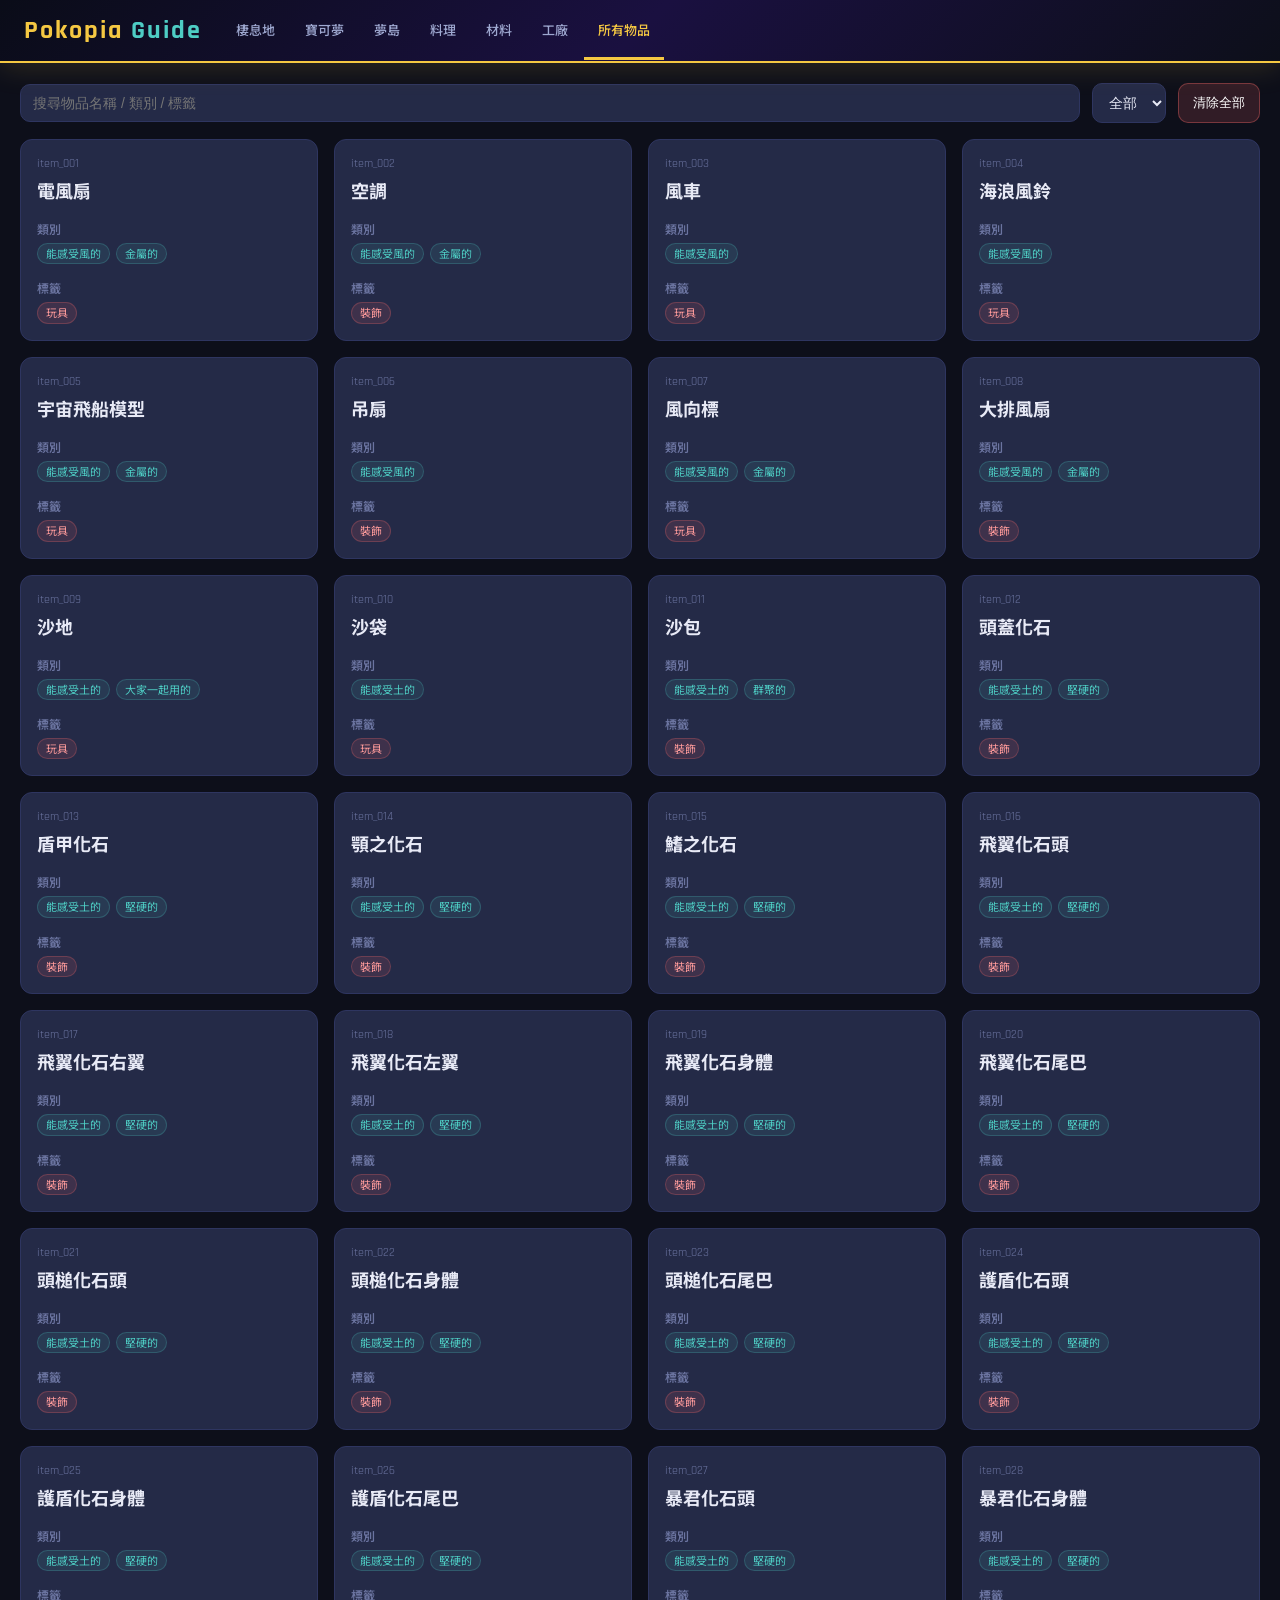
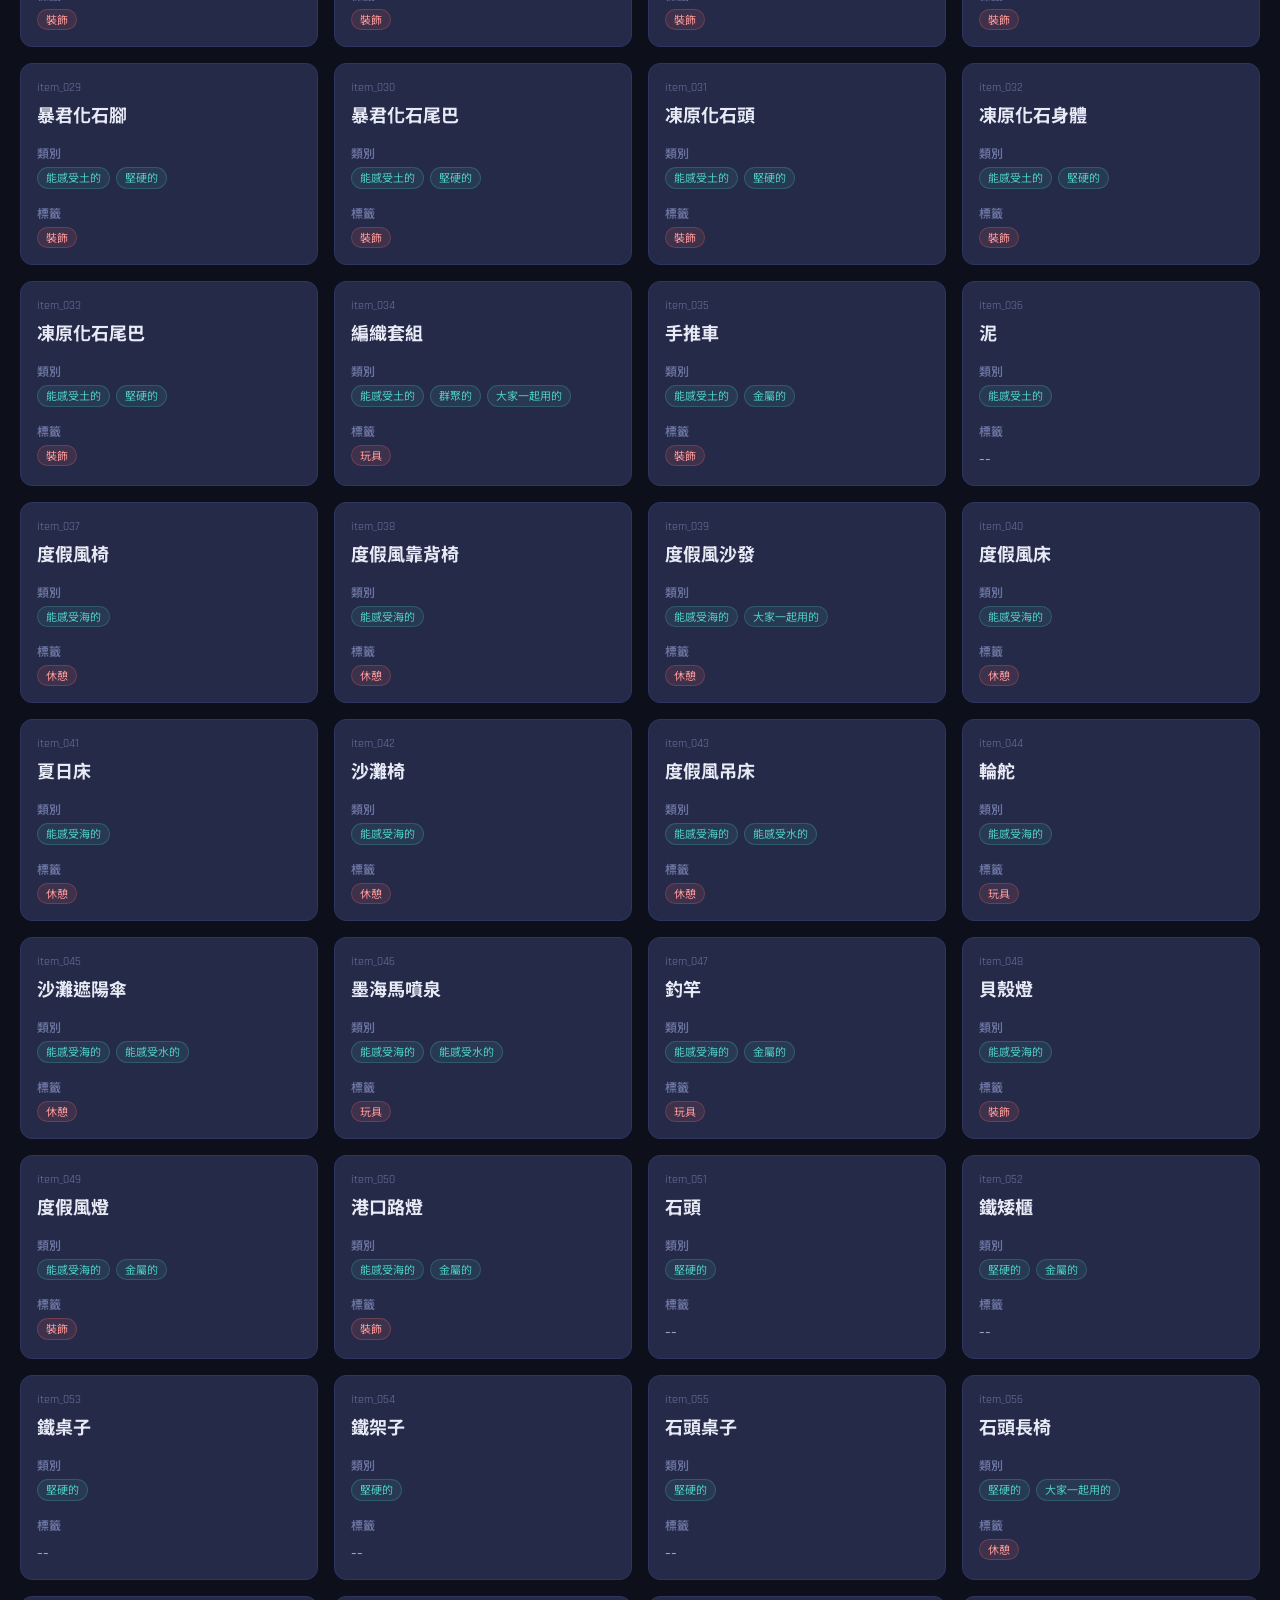
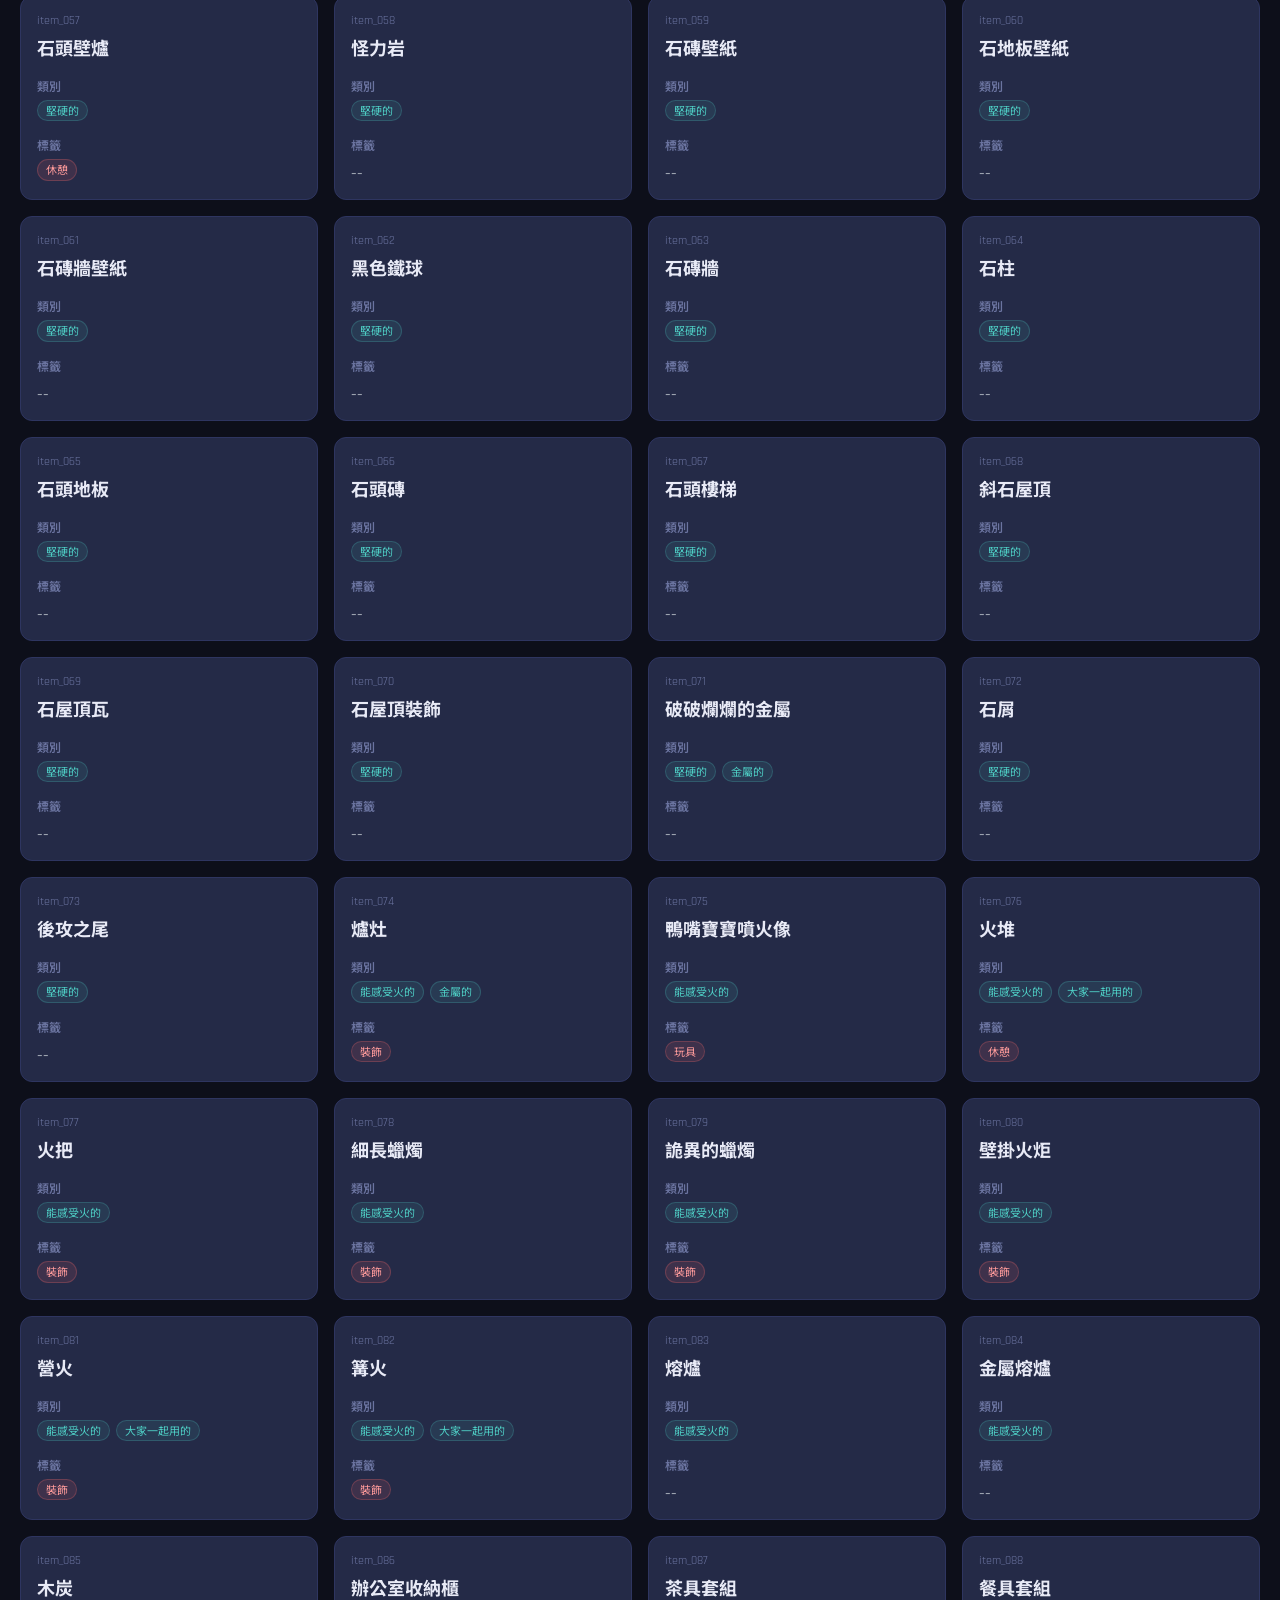
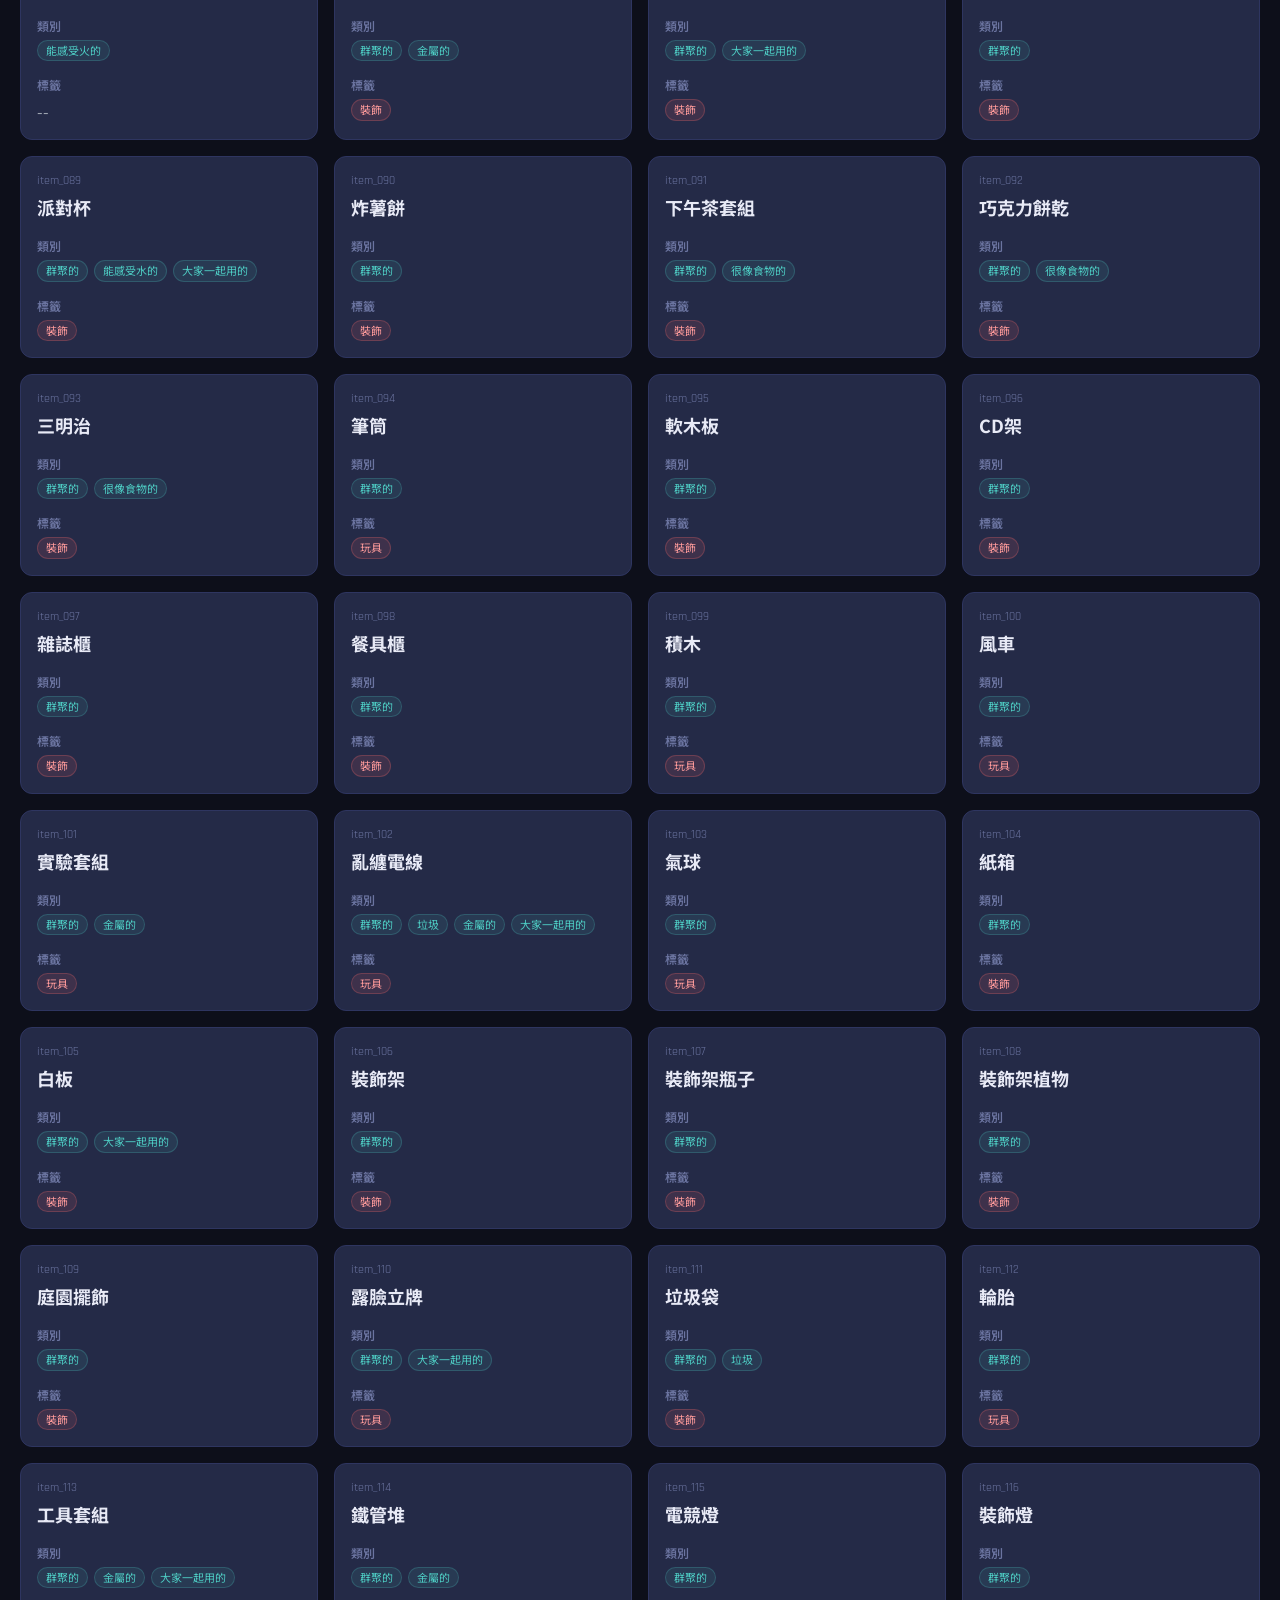
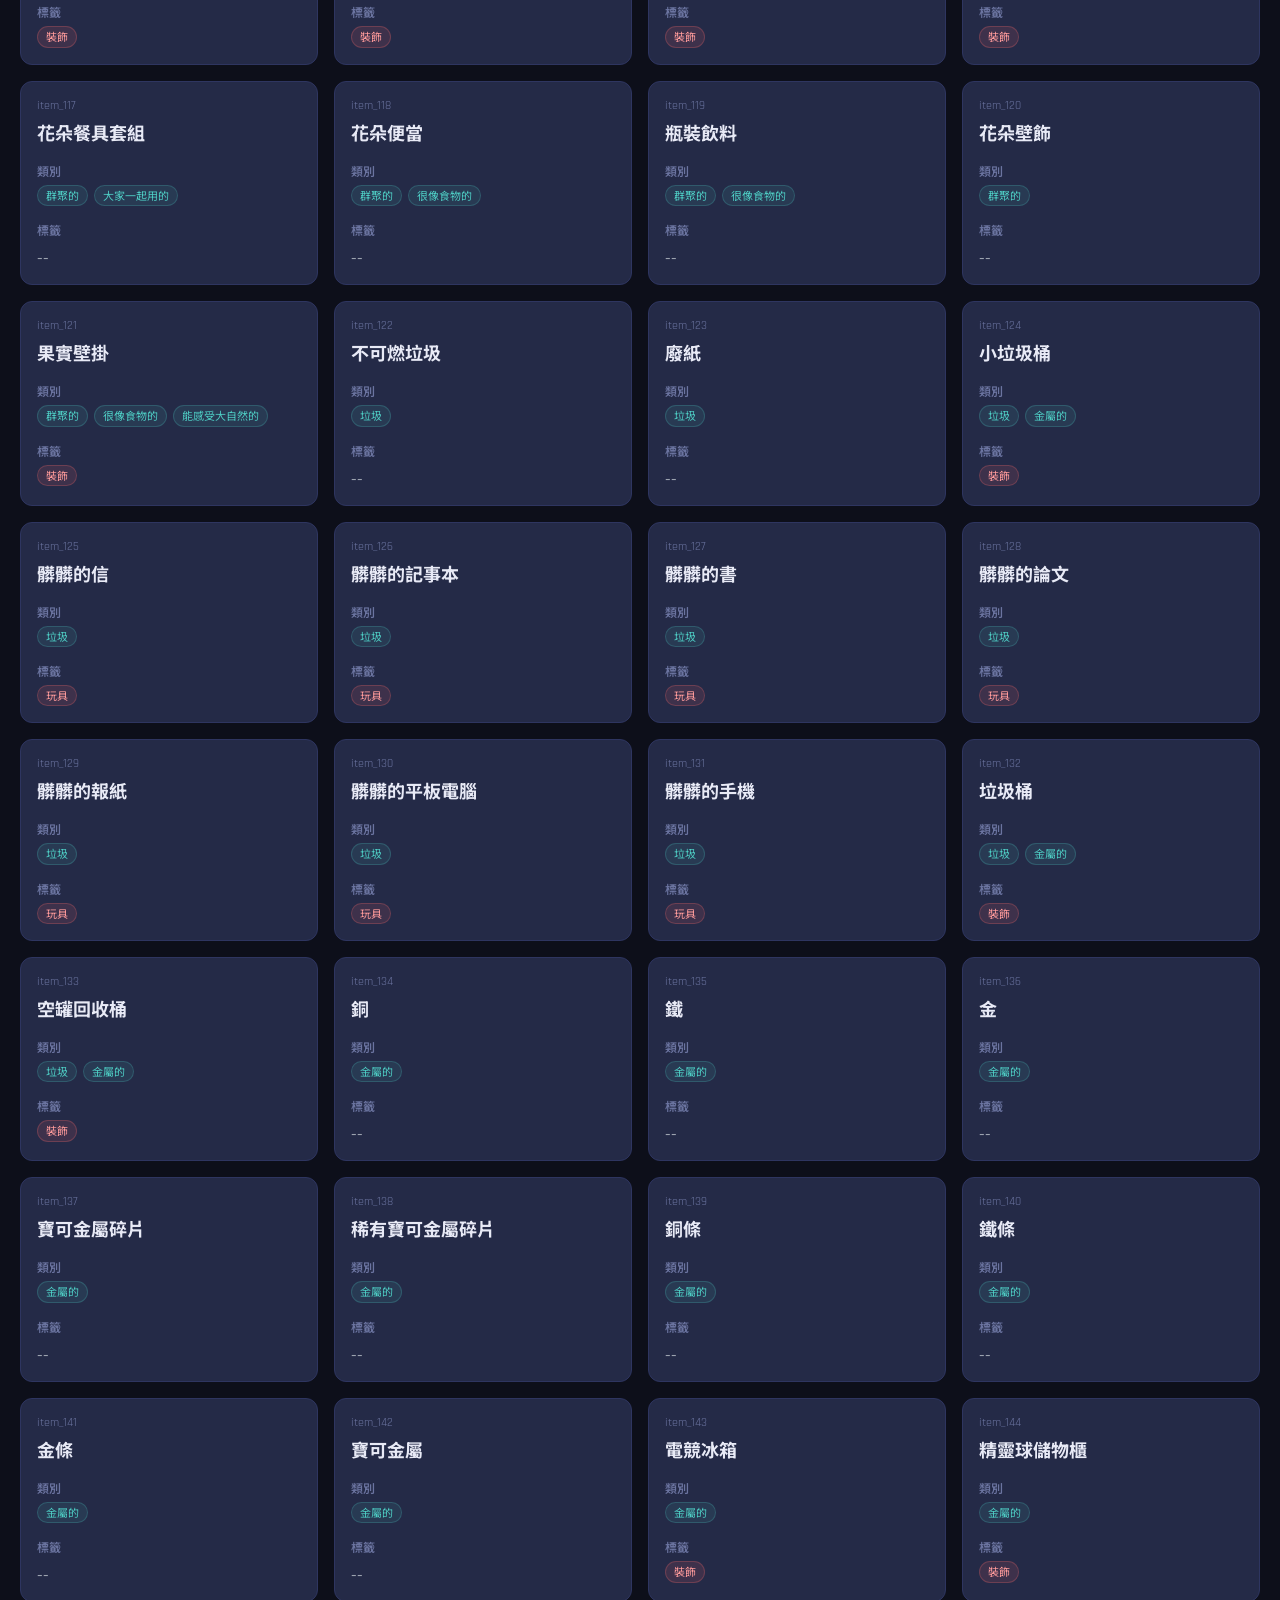
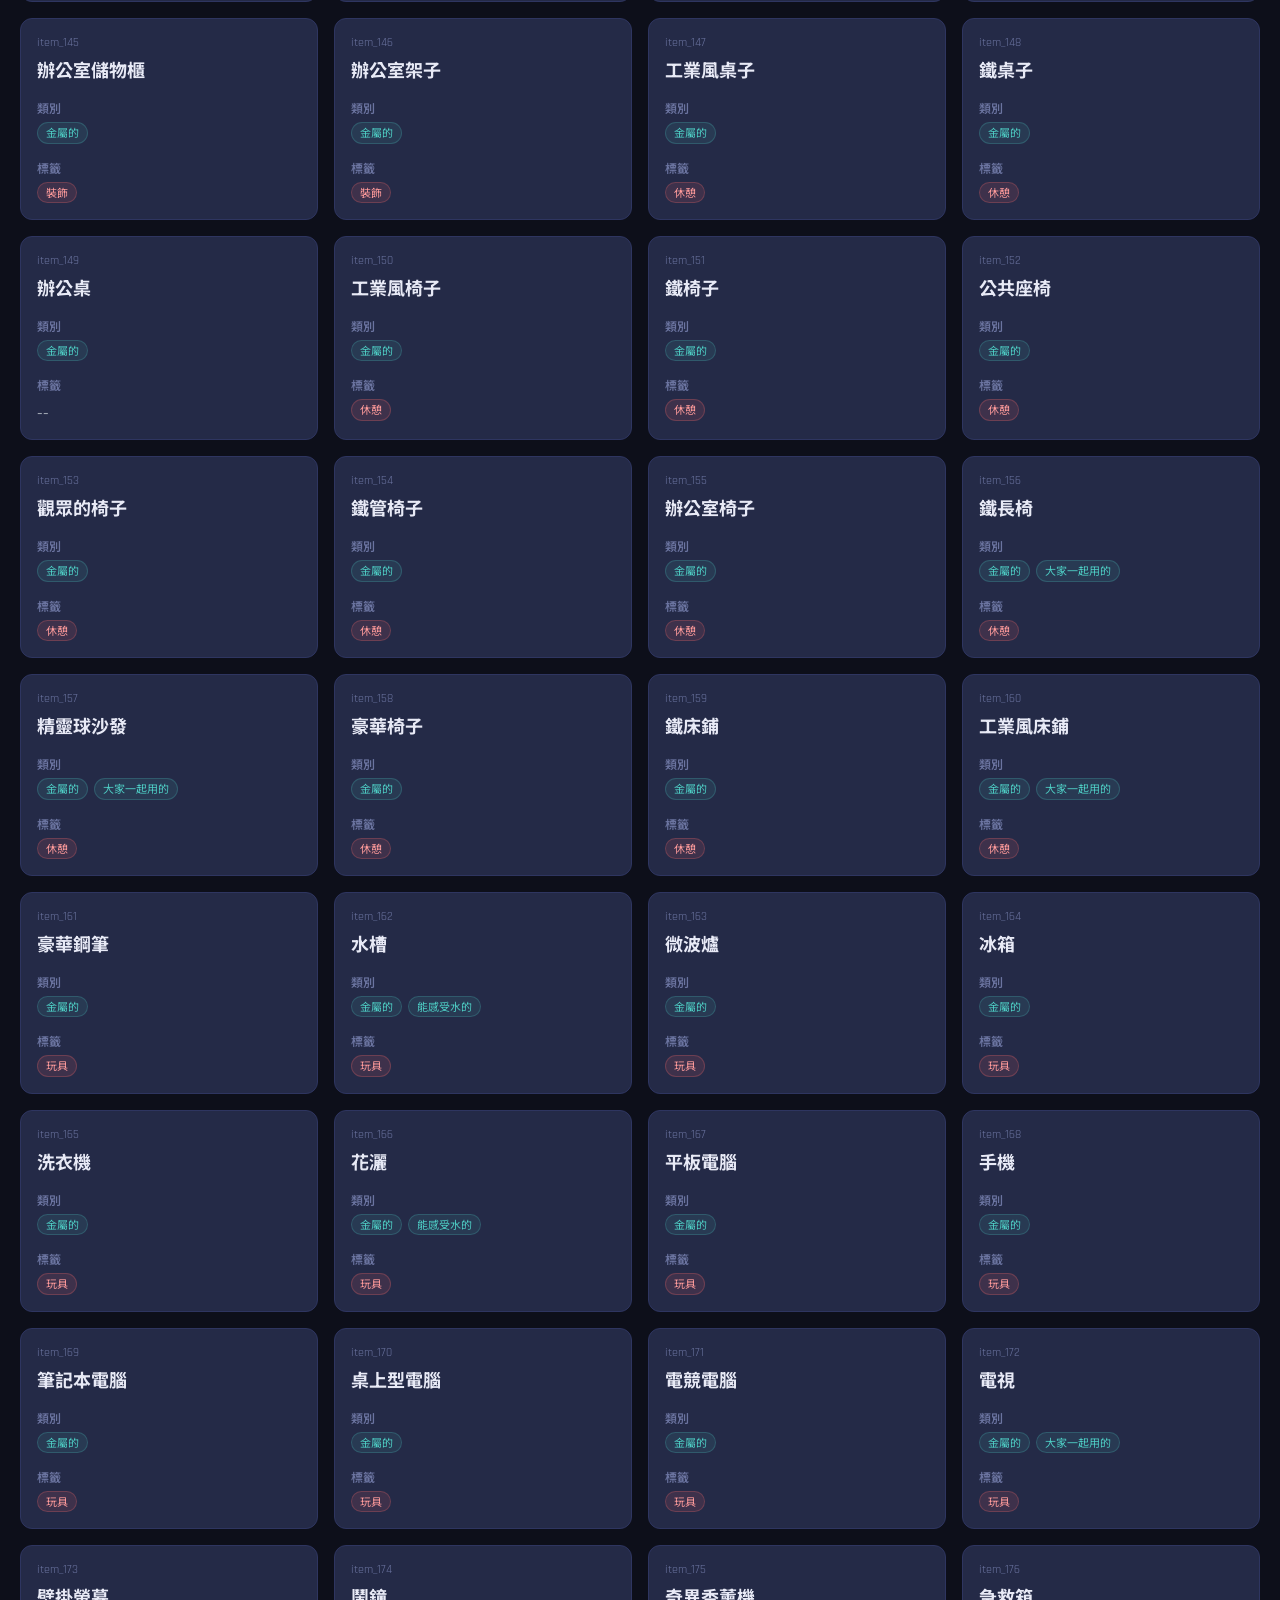
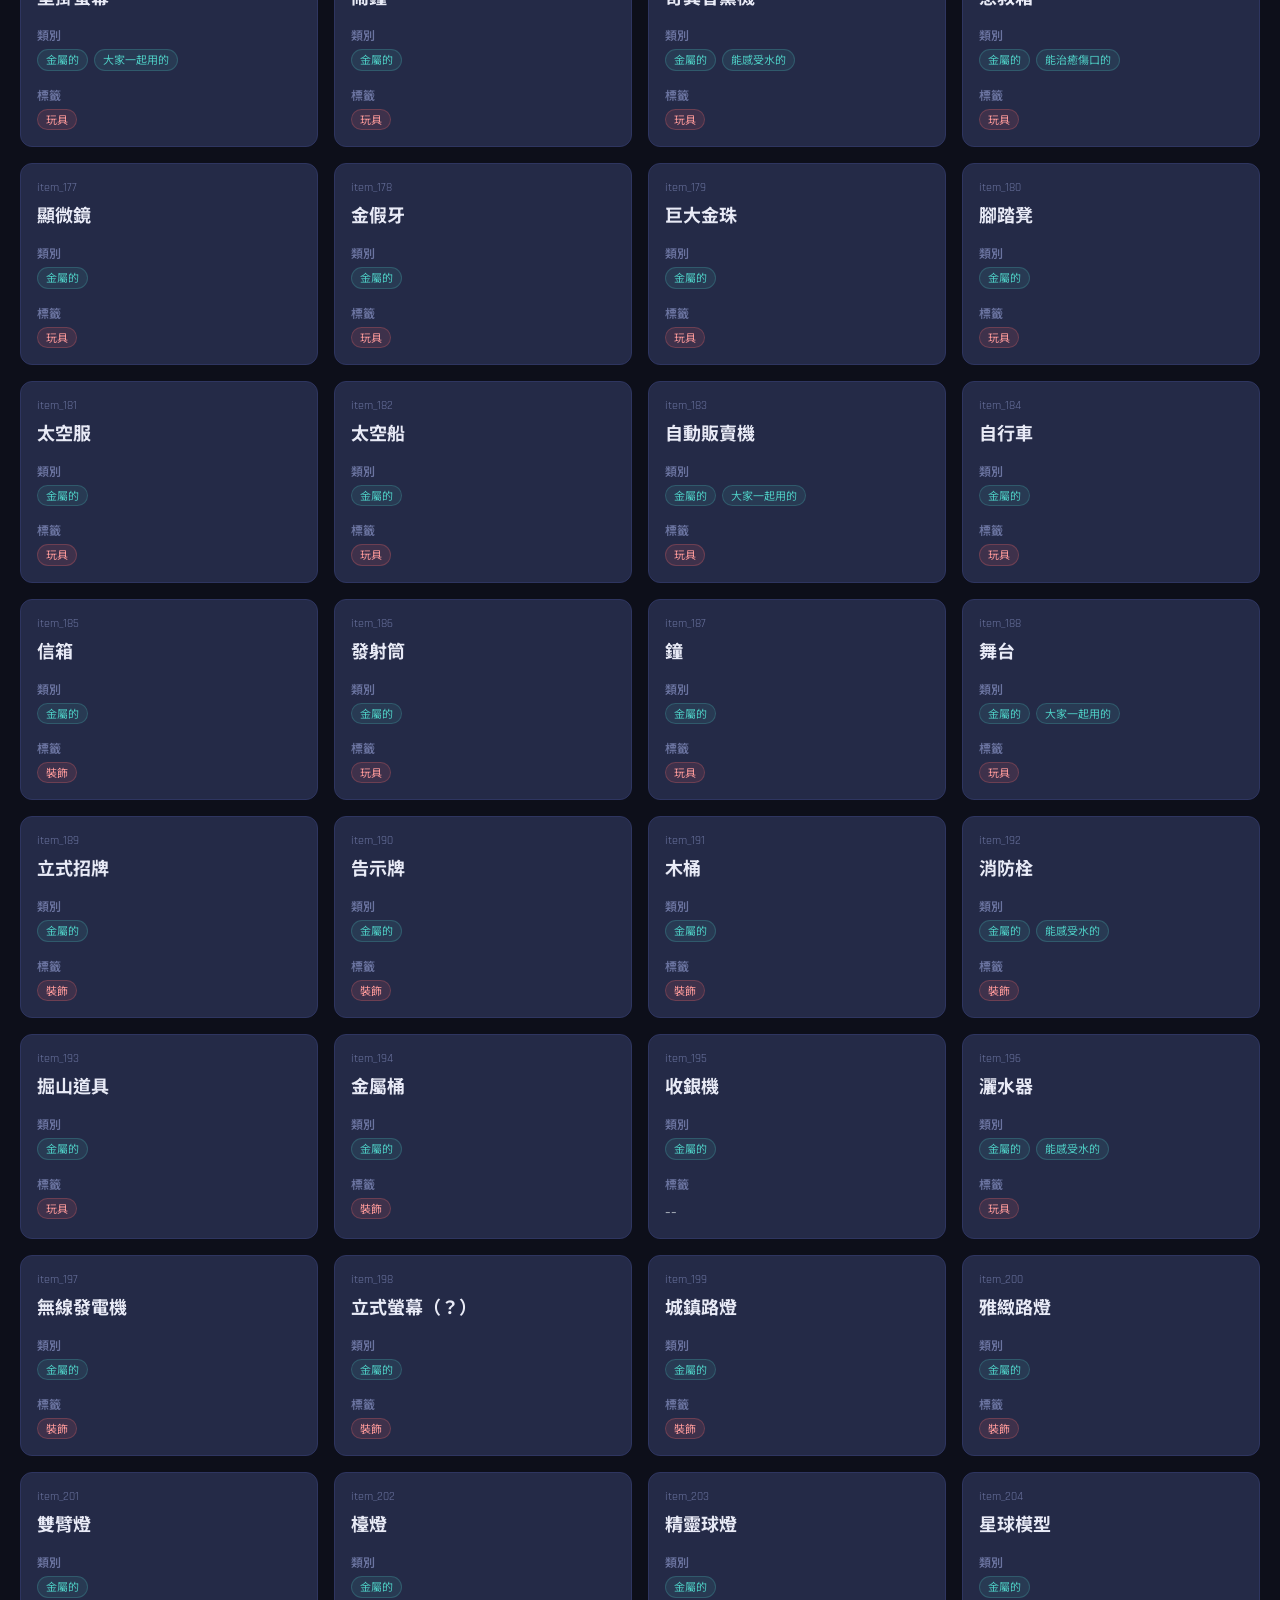
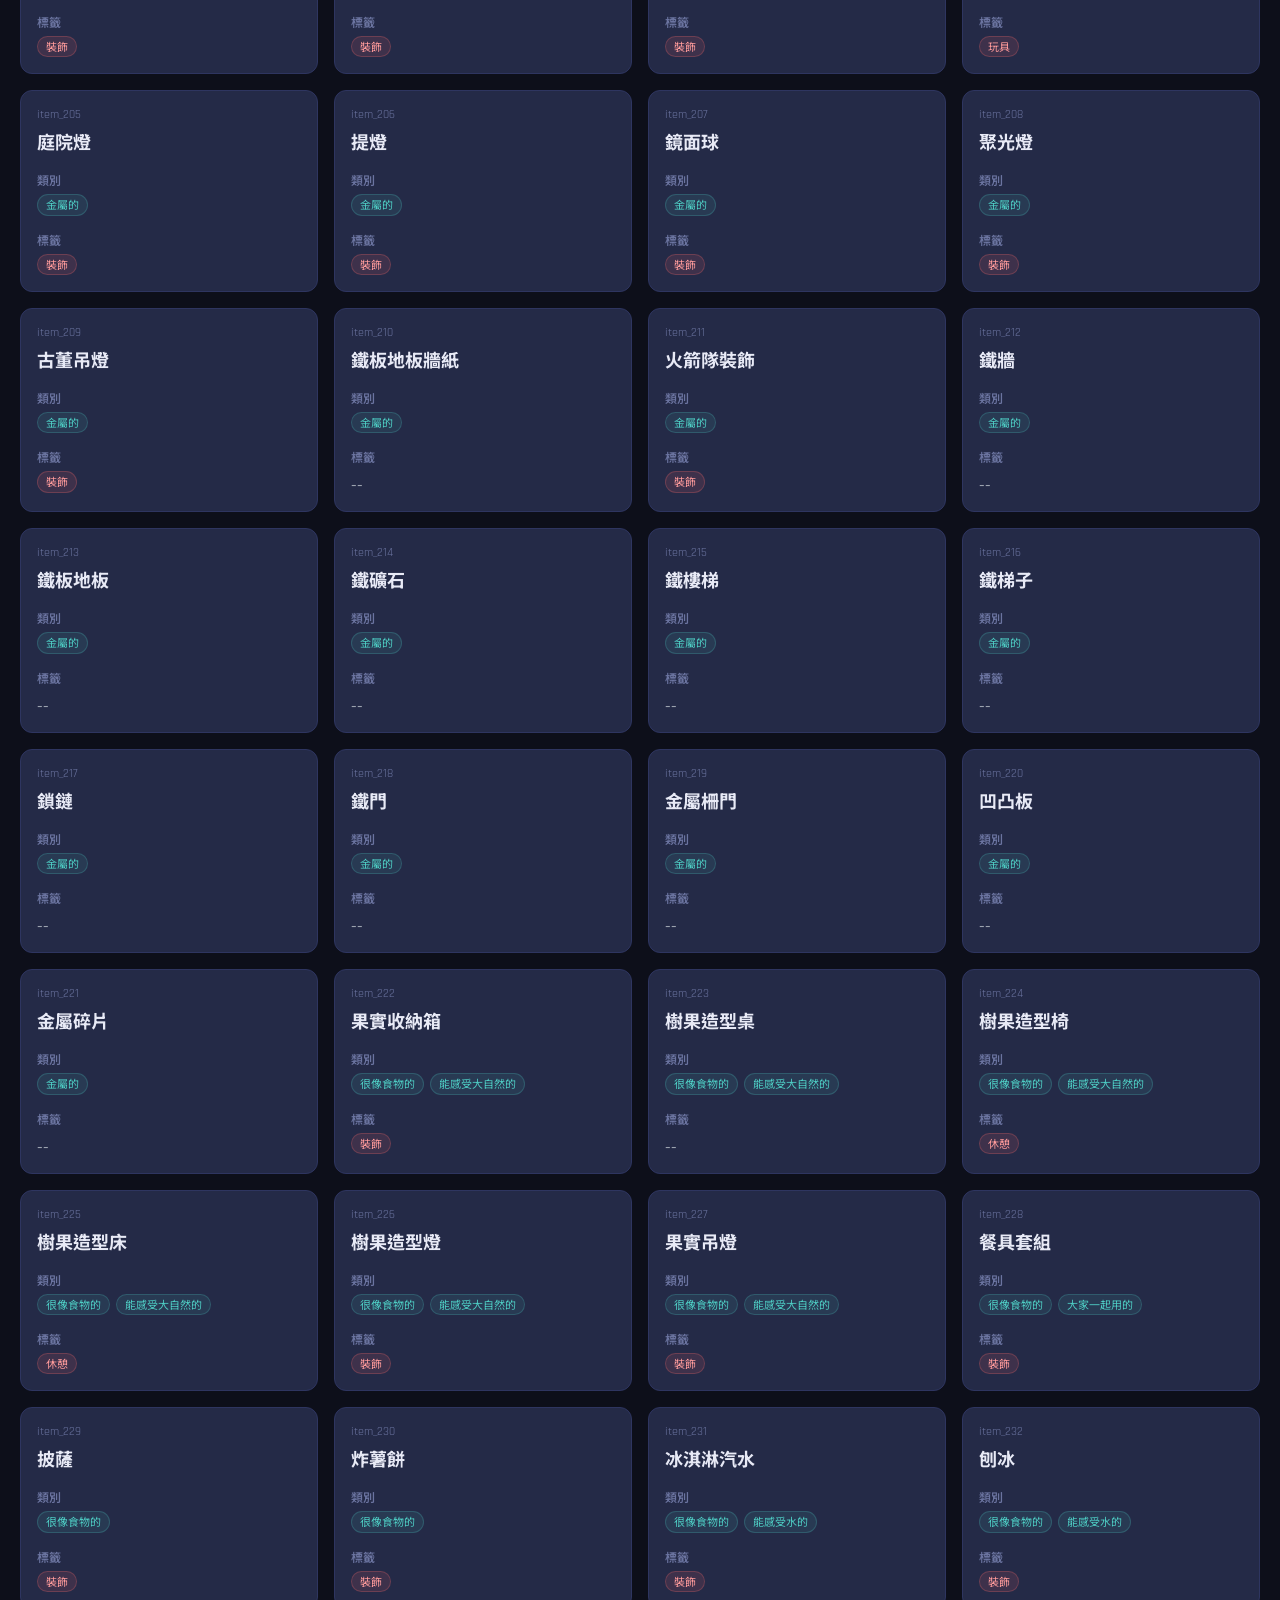
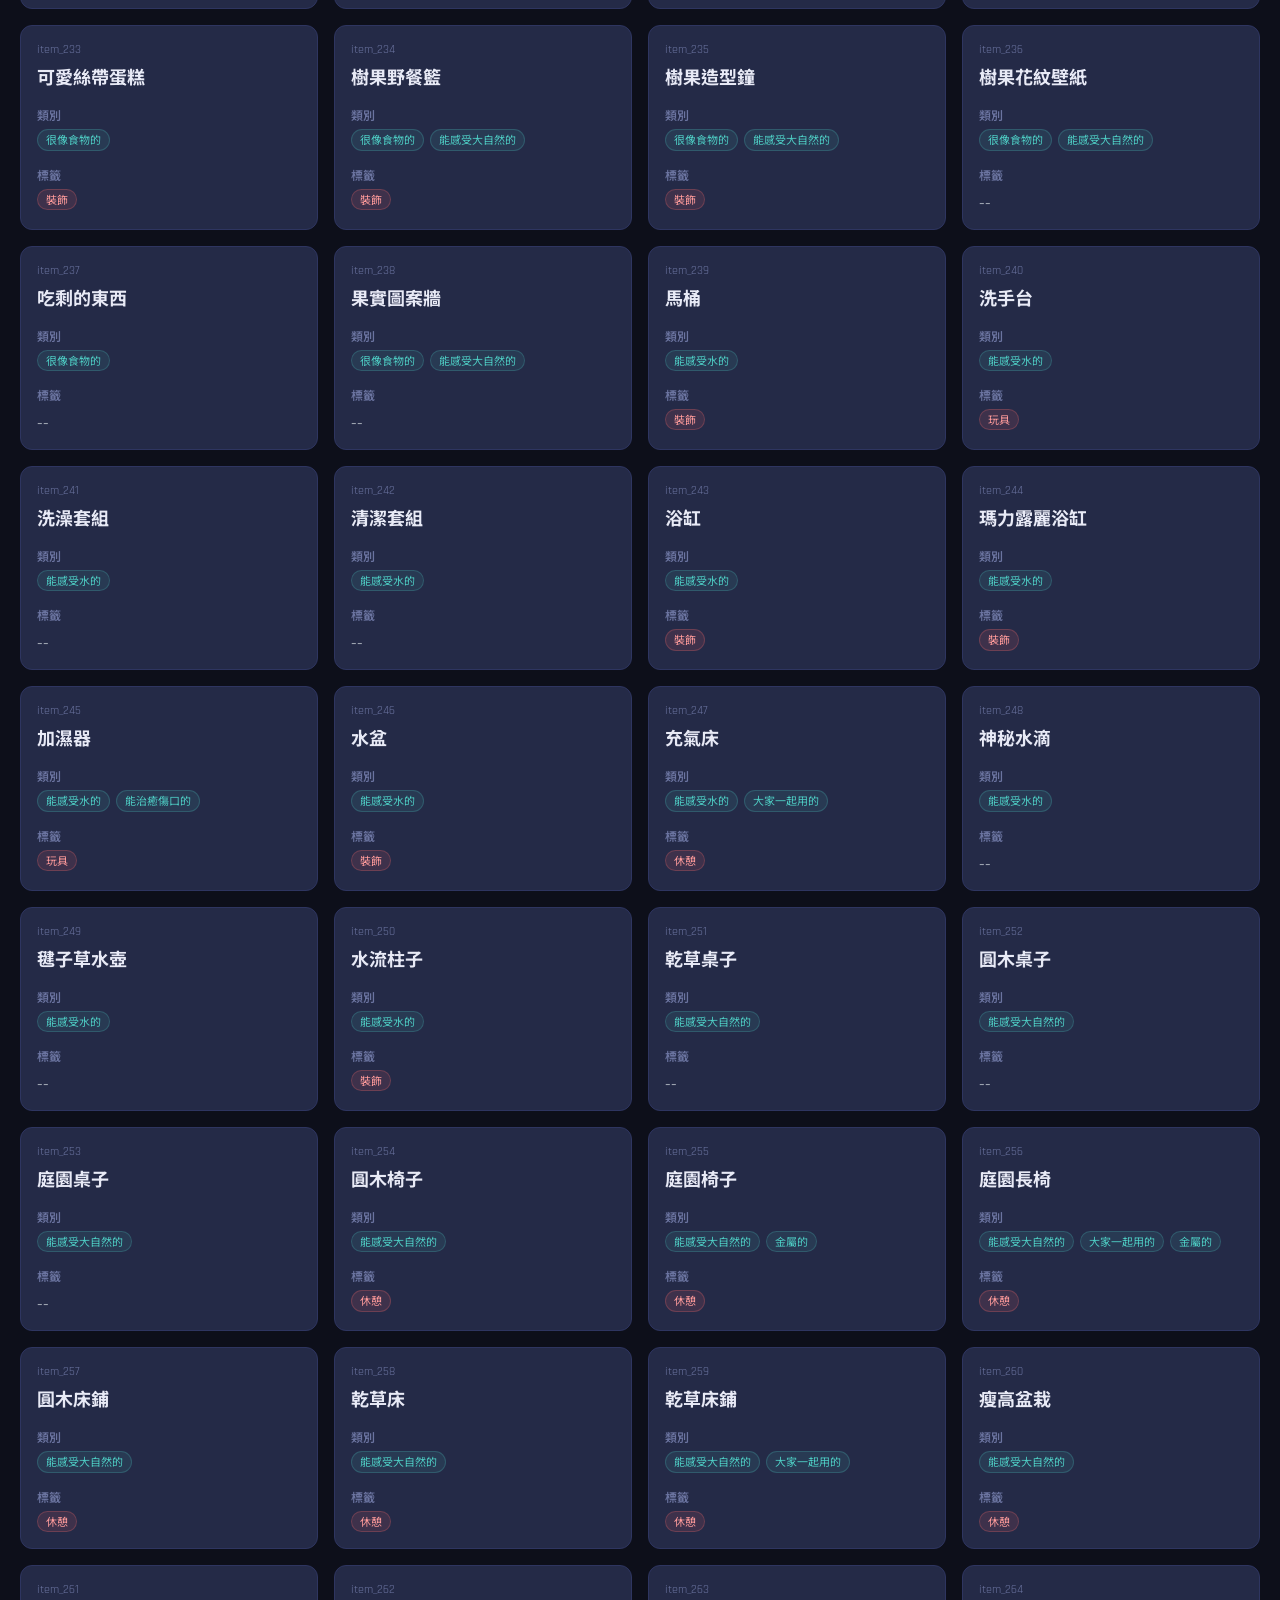
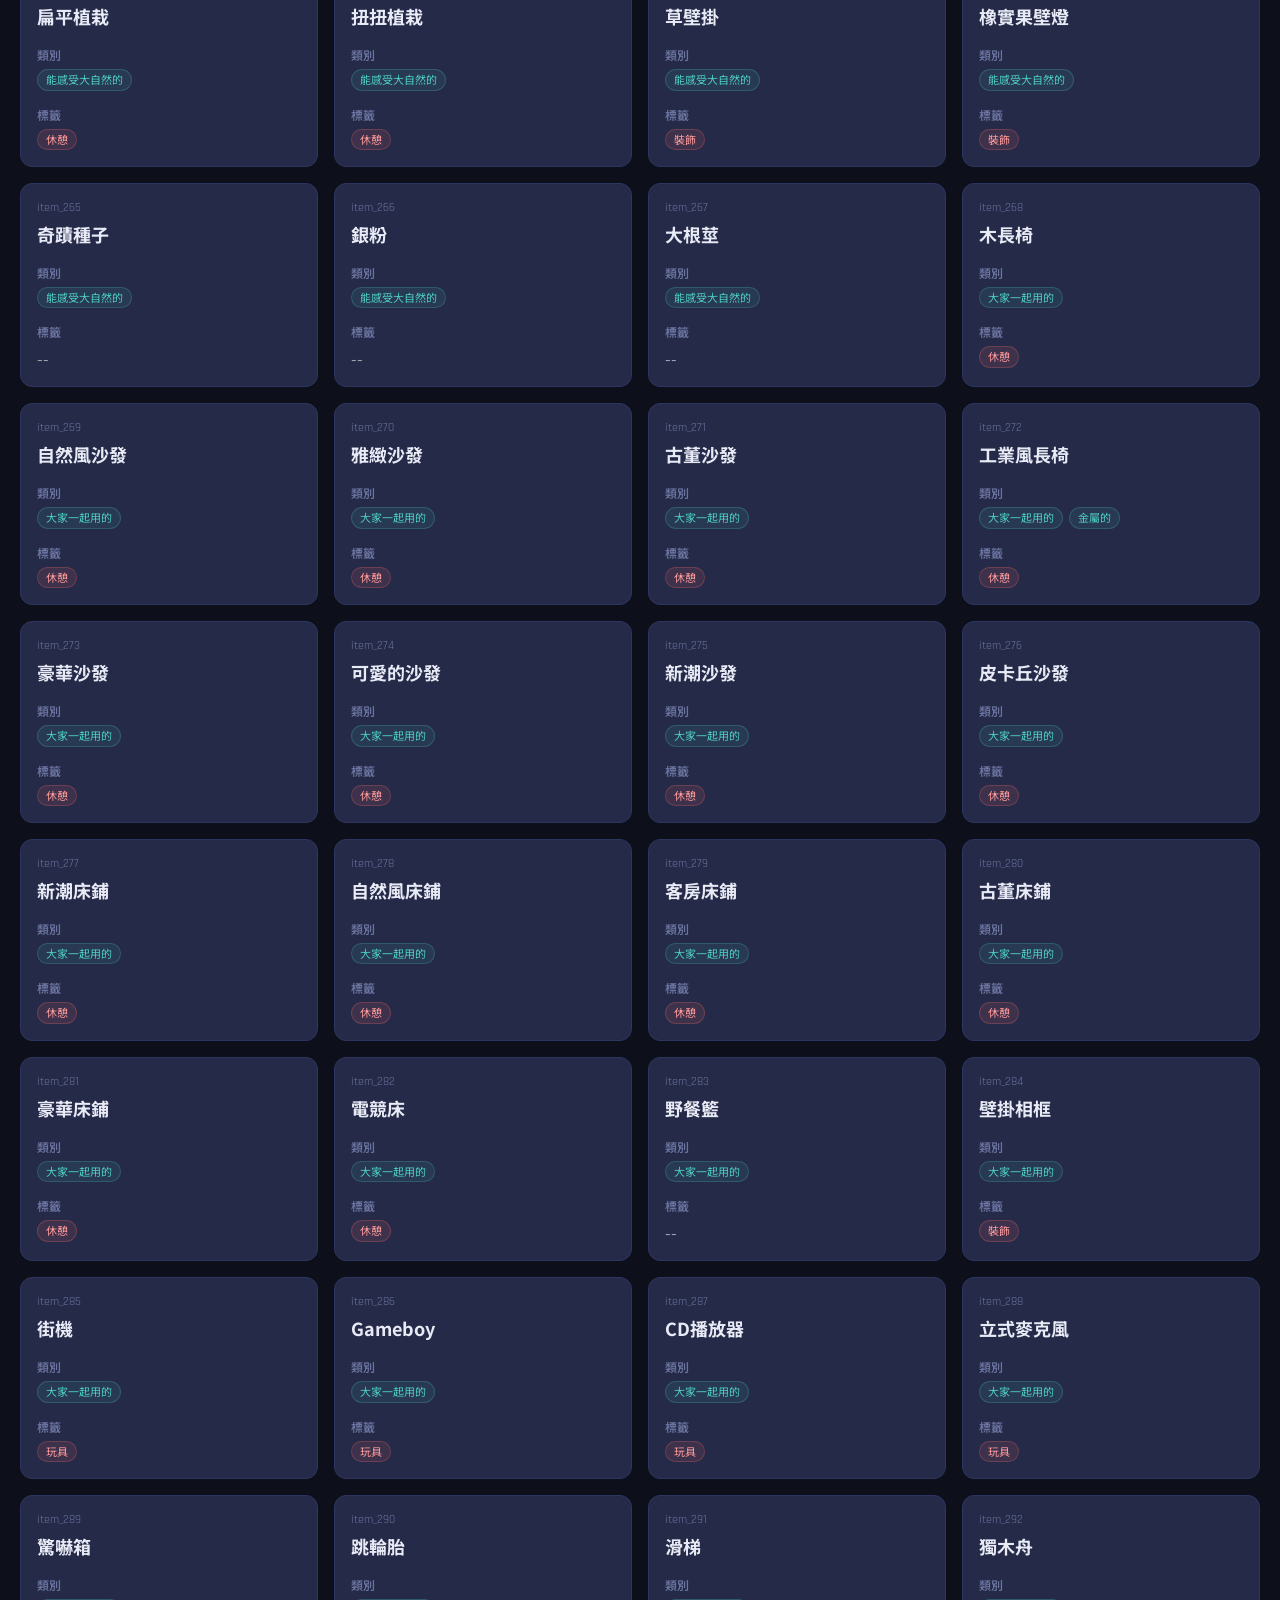
==== favorite_things.html @ 67d5248e "latest" ====
<!DOCTYPE html>
<html lang="zh-TW">

<head>
    <meta charset="UTF-8">
    <meta name="viewport" content="width=device-width, initial-scale=1.0">
    <title>所有物品 | Pokopia Guide</title>
    <link
        href="https://fonts.googleapis.com/css2?family=Noto+Sans+TC:wght@400;500;700;900&family=Rajdhani:wght@600;700&display=swap"
        rel="stylesheet">
    <link rel="stylesheet" href="css/base.css">
    <link rel="stylesheet" href="css/components.css">
    <link rel="stylesheet" href="css/pages.css">
</head>

<body>
    <div id="layoutRoot"></div>

    <main class="items-page">
        <div class="items-toolbar">
            <input id="itemSearch" type="text" placeholder="搜尋物品名稱 / 類別 / 標籤">
            <select id="itemFilterType">
                <option value="">全部</option>
                <option value="categories">類別</option>
                <option value="tags">標籤</option>
            </select>
            <button id="clearAllFiltersBtn" class="btn danger">清除全部</button>
        </div>

        <div id="selectedFilters" class="selected-filters" style="display:none;"></div>
        <div id="itemFilterBar" class="items-filter-bar" style="display:none;"></div>
        <div id="itemsGrid" class="items-grid"></div>
    </main>

    <script src="js/shared/constants.js"></script>
    <script src="js/shared/utils.js"></script>
    <script src="js/shared/layout.js"></script>
    <script src="js/shared/favorite_things_data.js"></script>
    <script src="js/pages/favorite_things.js"></script>
</body>

</html>
---- css/base.css ----
:root {
    --bg: #0d0f1a;
    --bg2: #131629;
    --bg3: #1a1e35;
    --panel: #1e2340;
    --card: #242a47;
    --border: #2e3560;
    --accent: #f5c842;
    --accent2: #ff6b6b;
    --accent3: #4ecdc4;
    --accent4: #a29bfe;
    --text: #e8eaf6;
    --text2: #9ea8d0;
    --text3: #6b74a0;
    --star: #f5c842;
    --green: #55efc4;
    --red: #ff7675;
    --blue: #74b9ff;
    --purple: #a29bfe;
    --orange: #fd9644;
}

* {
    box-sizing: border-box;
    margin: 0;
    padding: 0;
}

body {
    background: var(--bg);
    color: var(--text);
    font-family: 'Noto Sans TC', sans-serif;
    min-height: 100vh;
}

header {
    background: linear-gradient(135deg, #0a0c18 0%, #1a1040 50%, #0d0f1a 100%);
    border-bottom: 2px solid var(--accent);
    padding: 0 24px;
    position: sticky;
    top: 0;
    z-index: 100;
    box-shadow: 0 4px 30px rgba(245, 200, 66, 0.15);
}

.header-inner {
    max-width: 1400px;
    margin: 0 auto;
    display: flex;
    align-items: center;
    gap: 20px;
}

.logo {
    font-family: 'Rajdhani', sans-serif;
    font-size: 26px;
    font-weight: 700;
    color: var(--accent);
    letter-spacing: 2px;
    padding: 14px 0;
    white-space: nowrap;
}

.logo span {
    color: var(--accent3);
}

nav {
    display: flex;
    gap: 2px;
    flex-wrap: wrap;
}

nav a {
    text-decoration: none;
    color: var(--text2);
    font-size: 13px;
    font-weight: 500;
    padding: 18px 14px;
    border-bottom: 3px solid transparent;
    transition: all .2s;
    white-space: nowrap;
}

nav a:hover,
nav a.active {
    color: var(--accent);
    border-bottom-color: var(--accent);
}

.page {
    max-width: 1400px;
    margin: 0 auto;
    padding: 24px 20px;
}

.content-page {
    max-width: 960px;
    margin: 0 auto;
}

.content-page h2 {
    font-size: 22px;
    color: var(--accent);
    margin: 24px 0 12px;
    display: flex;
    align-items: center;
    gap: 8px;
}

.content-page h3 {
    font-size: 16px;
    color: var(--accent4);
    margin: 20px 0 8px;
}

.content-page p {
    color: var(--text2);
    line-height: 1.7;
    margin-bottom: 10px;
    font-size: 14px;
}

.search-wrap {
    position: relative;
    margin-bottom: 16px;
}

.search-wrap input {
    width: 100%;
    background: var(--card);
    border: 1.5px solid var(--border);
    border-radius: 10px;
    color: var(--text);
    font-size: 15px;
    padding: 12px 44px 12px 16px;
    outline: none;
    transition: border-color .2s;
}

.search-wrap input:focus {
    border-color: var(--accent);
}

.search-wrap .icon {
    position: absolute;
    right: 14px;
    top: 50%;
    transform: translateY(-50%);
    opacity: .5;
    font-size: 18px;
}

.side-panel {
    background: var(--card);
    border: 1.5px solid var(--border);
    border-radius: 12px;
    padding: 16px;
    min-height: 200px;
}

.side-panel h3 {
    font-size: 14px;
    color: var(--accent);
    margin-bottom: 12px;
    font-weight: 700;
}

.side-panel .empty {
    color: var(--text3);
    font-size: 13px;
    text-align: center;
    padding: 40px 0;
}

.material-row {
    display: flex;
    justify-content: space-between;
    align-items: center;
    padding: 6px 0;
    border-bottom: 1px solid var(--border);
    font-size: 13px;
}

.material-row:last-child {
    border-bottom: none;
}

.mat-name {
    color: var(--text);
}

.mat-count {
    color: var(--accent);
    font-weight: 700;
    font-family: 'Rajdhani', sans-serif;
    font-size: 15px;
}

.count-badge {
    background: var(--accent2);
    color: #fff;
    border-radius: 10px;
    font-size: 11px;
    padding: 1px 7px;
    font-weight: 700;
    margin-left: 6px;
}

@media (max-width: 960px) {
    .layout {
        grid-template-columns: 1fr !important;
    }

    .side-col {
        position: static !important;
    }
}
---- css/components.css ----
.filter-bar {
    display: flex;
    flex-wrap: wrap;
    gap: 6px;
    margin-bottom: 16px;
}

.chip {
    background: var(--card);
    border: 1.5px solid var(--border);
    border-radius: 20px;
    color: var(--text2);
    font-size: 12px;
    padding: 5px 12px;
    cursor: pointer;
    transition: all .2s;
    white-space: nowrap;
}

.chip:hover {
    border-color: var(--accent4);
    color: var(--text);
}

.chip.active {
    background: var(--accent4);
    border-color: var(--accent4);
    color: #fff;
}

.chip.special.active {
    background: var(--accent2);
    border-color: var(--accent2);
}

.habitat-grid {
    display: grid;
    grid-template-columns: repeat(auto-fill, minmax(280px, 1fr));
    gap: 12px;
}

.habitat-card {
    background: var(--card);
    border: 1.5px solid var(--border);
    border-radius: 12px;
    padding: 12px;
    display: flex;
    gap: 12px;
    cursor: pointer;
    transition: all .2s;
    user-select: none;
}

.habitat-card:hover {
    border-color: var(--accent4);
    transform: translateY(-1px);
}

.habitat-card.checked {
    border-color: var(--accent);
    background: rgba(245, 200, 66, 0.06);
}

.hab-check,
.poke-check {
    width: 20px;
    height: 20px;
    border-radius: 5px;
    border: 2px solid var(--border);
    background: var(--bg3);
    flex-shrink: 0;
    margin-top: 2px;
    display: flex;
    align-items: center;
    justify-content: center;
}

.hab-check-icon,
.poke-check-icon {
    display: none;
    font-size: 12px;
    color: #000;
    font-weight: 900;
}

.habitat-card.checked .hab-check {
    background: var(--accent);
    border-color: var(--accent);
}

.habitat-card.checked .hab-check-icon {
    display: block;
}

.hab-img {
    width: 72px;
    height: 54px;
    object-fit: cover;
    border-radius: 8px;
    flex-shrink: 0;
    background: var(--bg3);
}

.hab-img-placeholder {
    width: 72px;
    height: 54px;
    border-radius: 8px;
    background: var(--bg3);
    flex-shrink: 0;
    display: flex;
    align-items: center;
    justify-content: center;
    color: var(--text3);
    font-size: 11px;
}

.hab-info,
.poke-info {
    flex: 1;
    min-width: 0;
}

.hab-num,
.poke-num {
    font-size: 11px;
    color: var(--text3);
    font-family: 'Rajdhani', sans-serif;
}

.hab-name,
.poke-name {
    font-weight: 700;
    color: var(--text);
}

.hab-name {
    font-size: 14px;
    margin: 2px 0 5px;
}

.hab-contents {
    font-size: 11px;
    color: var(--text2);
    line-height: 1.5;
}

.hab-pokemon-list,
.poke-skills-wrap {
    display: flex;
    flex-wrap: wrap;
    gap: 3px;
}

.hab-pokemon-list {
    margin-top: 5px;
}

.hab-poke {
    font-size: 10px;
    background: var(--bg3);
    border-radius: 4px;
    padding: 2px 6px;
    color: var(--text2);
    white-space: nowrap;
}

.hab-poke.star3 {
    color: var(--accent);
}

.hab-poke.star2 {
    color: var(--accent4);
}

.pokemon-grid {
    display: grid;
    grid-template-columns: repeat(auto-fill, minmax(260px, 1fr));
    gap: 10px;
}

.pokemon-card {
    background: var(--card);
    border: 1.5px solid var(--border);
    border-radius: 12px;
    padding: 12px;
    display: flex;
    gap: 10px;
    cursor: pointer;
    transition: all .2s;
}

.pokemon-card:hover {
    border-color: var(--accent4);
    transform: translateY(-1px);
}

.pokemon-card.checked {
    border-color: var(--green);
    background: rgba(85, 239, 196, 0.05);
}

.pokemon-card.checked .poke-check {
    background: var(--green);
    border-color: var(--green);
}

.pokemon-card.checked .poke-check-icon {
    display: block;
}

.poke-img {
    width: 60px;
    height: 60px;
    object-fit: contain;
    flex-shrink: 0;
    background: var(--bg3);
    border-radius: 8px;
}

.poke-img-placeholder {
    width: 60px;
    height: 60px;
    border-radius: 8px;
    background: var(--bg3);
    flex-shrink: 0;
    display: flex;
    align-items: center;
    justify-content: center;
    color: var(--text3);
    font-size: 20px;
}

.poke-name {
    font-size: 15px;
    margin: 2px 0 4px;
}

.poke-skill {
    font-size: 11px;
    padding: 2px 7px;
    border-radius: 4px;
    font-weight: 500;
    background: var(--bg3);
    color: var(--text2);
}

.poke-skill.scatter {
    background: rgba(162, 155, 254, .2);
    color: var(--purple);
}

.poke-skill.special-tag {
    background: rgba(255, 107, 107, .2);
    color: var(--accent2);
}

.poke-move {
    font-size: 11px;
    color: var(--accent3);
}

.poke-habitat {
    font-size: 11px;
    color: var(--text3);
    margin-top: 2px;
}

.scatter-item {
    font-size: 11px;
    color: var(--orange);
    margin-top: 2px;
}

.tip-box {
    background: rgba(78, 205, 196, .08);
    border: 1px solid rgba(78, 205, 196, .3);
    border-radius: 10px;
    padding: 14px 16px;
    margin-bottom: 16px;
}

.data-table {
    width: 100%;
    border-collapse: collapse;
    margin-bottom: 20px;
    font-size: 13px;
}

.data-table th {
    background: var(--panel);
    color: var(--accent);
    padding: 10px 12px;
    text-align: left;
    border-bottom: 2px solid var(--border);
    white-space: nowrap;
}

.data-table td {
    padding: 9px 12px;
    border-bottom: 1px solid var(--border);
    color: var(--text);
    vertical-align: top;
    line-height: 1.5;
}

.island-grid {
    display: grid;
    grid-template-columns: repeat(auto-fill, minmax(280px, 1fr));
    gap: 14px;
    margin-bottom: 24px;
}

.island-card,
.factory-step,
.mat-card {
    background: var(--card);
    border: 1.5px solid var(--border);
    border-radius: 12px;
}

.island-card {
    padding: 16px;
}

.factory-step {
    padding: 18px 20px;
    margin-bottom: 16px;
}

.mat-grid {
    display: grid;
    grid-template-columns: repeat(auto-fill, minmax(300px, 1fr));
    gap: 10px;
    margin-bottom: 20px;
}

.mat-card {
    padding: 12px 14px;
}

/* 篩選分類列（第一排：技能 / 口味 / 喜愛環境...） */
.filter-type-bar {
    display: flex;
    flex-wrap: wrap;
    gap: 6px;
    margin-bottom: 10px;
}

/* 每個欄位區塊：例如 棲息地 / 口味 / 喜愛食物 */
.poke-field-row {
    margin-top: 6px;
}

.field-label {
    display: block;
    font-size: 11px;
    color: var(--text3);
    margin-bottom: 4px;
}

/* 標籤容器 */
.poke-tags-wrap {
    display: flex;
    flex-wrap: wrap;
    gap: 4px;
}

/* 統一 tag 風格 */
.poke-tag {
    display: inline-flex;
    align-items: center;
    padding: 2px 8px;
    border-radius: 999px;
    font-size: 11px;
    line-height: 1.4;
    background: var(--bg3);
    color: var(--text2);
    border: 1px solid var(--border);
    white-space: nowrap;
}

/* 各種類 tag 顏色 */
.habitat-tag {
    background: rgba(116, 185, 255, 0.12);
    color: var(--blue);
    border-color: rgba(116, 185, 255, 0.22);
}

.skill-tag {
    background: rgba(245, 200, 66, 0.12);
    color: var(--accent);
    border-color: rgba(245, 200, 66, 0.22);
}

/* 保留原本特殊技能樣式相容 */
.skill-tag.scatter {
    background: rgba(162, 155, 254, .2);
    color: var(--purple);
    border-color: rgba(162, 155, 254, .28);
}

.skill-tag.special-tag {
    background: rgba(255, 107, 107, .2);
    color: var(--accent2);
    border-color: rgba(255, 107, 107, .28);
}

.flavor-tag {
    background: rgba(255, 107, 107, 0.12);
    color: #ff9b9b;
    border-color: rgba(255, 107, 107, 0.24);
}

.food-tag {
    background: rgba(85, 239, 196, 0.10);
    color: var(--green);
    border-color: rgba(85, 239, 196, 0.22);
}

.env-tag {
    background: rgba(116, 185, 255, 0.10);
    color: var(--blue);
    border-color: rgba(116, 185, 255, 0.22);
}

.thing-tag {
    background: rgba(162, 155, 254, 0.12);
    color: var(--purple);
    border-color: rgba(162, 155, 254, 0.24);
}

.filter-select-row {
    margin-bottom: 10px;
}

.filter-select {
    width: 100%;
    max-width: 220px;
    height: 38px;
    padding: 0 12px;
    border-radius: 10px;
    border: 1px solid var(--border);
    background: var(--bg2);
    color: var(--text);
    font-size: 14px;
    outline: none;
}

.filter-select:focus {
    border-color: var(--accent);
}
---- css/pages.css ----
.layout {
    display: grid;
    grid-template-columns: 1fr 320px;
    gap: 20px;
}

.list-col {
    min-width: 0;
}

.side-col {
    position: sticky;
    top: 80px;
    align-self: start;
}

.page-actions {
    display: flex;
    gap: 8px;
    align-items: center;
    flex-wrap: wrap;
    margin-bottom: 16px;
}

.btn {
    border: 1.5px solid var(--border);
    background: var(--card);
    color: var(--text);
    border-radius: 10px;
    padding: 10px 14px;
    cursor: pointer;
    transition: all .2s;
}

.btn:hover {
    border-color: var(--accent4);
}

.btn.danger {
    color: #fff;
    background: rgba(255, 107, 107, .15);
    border-color: rgba(255, 107, 107, .35);
}

.page-desc {
    margin: 8px 0 20px;
    color: #666;
    font-size: 14px;
    line-height: 1.6;
}

.island-grid {
    display: grid;
    grid-template-columns: repeat(auto-fill, minmax(240px, 1fr));
    gap: 20px;
}

.island-card {
    background: #fff;
    border-radius: 18px;
    overflow: hidden;
    box-shadow: 0 8px 24px rgba(0, 0, 0, 0.08);
    transition: transform 0.2s ease, box-shadow 0.2s ease;
}

.island-card:hover {
    transform: translateY(-4px);
    box-shadow: 0 12px 28px rgba(0, 0, 0, 0.12);
}

.island-card-image-wrap {
    width: 100%;
    aspect-ratio: 1 / 1;
    background: #f6f7fb;
    display: flex;
    align-items: center;
    justify-content: center;
    overflow: hidden;
}

.island-card-image-wrap.img-error::before {
    content: '圖片載入失敗';
    color: #999;
    font-size: 14px;
}

.island-card-image {
    width: 100%;
    height: 100%;
    object-fit: contain;
    display: block;
    padding: 14px;
    box-sizing: border-box;
}

.island-card-body {
    padding: 16px;
}

.island-doll {
    font-size: 18px;
    font-weight: 700;
    margin-bottom: 10px;
    color: #222;
}

.island-dest {
    font-size: 14px;
    margin-bottom: 8px;
    color: #444;
}

.dest-text {
    color: var(--accent3);
}

.island-legend {
    font-size: 13px;
    margin-bottom: 10px;
    color: #333;
}

.island-legend.muted {
    color: var(--text3, #888);
}

.legend-note {
    color: var(--text3, #888);
    font-size: 11px;
    margin-left: 4px;
}

.island-materials {
    font-size: 13px;
    color: #444;
    line-height: 1.8;
}

.material-tag {
    display: inline-block;
    margin: 4px 6px 0 0;
    padding: 4px 10px;
    border-radius: 999px;
    background: #f3f4f8;
    color: #444;
    font-size: 12px;
    font-weight: 500;
}

.empty-state {
    grid-column: 1 / -1;
    background: #fff;
    border-radius: 16px;
    padding: 24px;
    text-align: center;
    color: #888;
    box-shadow: 0 6px 18px rgba(0, 0, 0, 0.06);
}

.island-grid {
    display: grid;
    grid-template-columns: repeat(auto-fill, minmax(240px, 1fr));
    gap: 20px;
}

.island-card {
    background: #fff;
    border-radius: 16px;
    padding: 16px;
    box-shadow: 0 6px 18px rgba(0, 0, 0, 0.08);
}

.island-image-wrap {
    width: 100%;
    aspect-ratio: 1 / 1;
    background: #f6f7fb;
    border-radius: 12px;
    overflow: hidden;
    margin-bottom: 12px;
}

.island-image {
    width: 100%;
    height: 100%;
    object-fit: contain;
    display: block;
}

.island-doll {
    font-size: 18px;
    font-weight: 700;
    margin-bottom: 8px;
}

.island-dest,
.island-legend,
.island-materials {
    font-size: 14px;
    margin-bottom: 8px;
}

.material-tag {
    display: inline-block;
    margin: 4px 6px 0 0;
    padding: 4px 10px;
    border-radius: 999px;
    background: #f3f4f8;
    font-size: 12px;
}

.legend-note,
.muted {
    color: #888;
    font-size: 12px;
}

.empty-state {
    padding: 24px;
    text-align: center;
    color: #888;
}

.island-table {
    min-width: 600px;
    table-layout: auto;
    border-collapse: collapse;
    background: #fff;
    border-radius: 12px;
    overflow: hidden;
}

.island-table thead {
    background: #3a6f9e;
    color: #fff;
}

.island-table th {
    padding: 16px;
    font-size: 16px;
    text-align: left;
}

.island-table td {
    padding: 20px 16px;
    color: black;
    border-bottom: 1px solid #e5e7eb;
    vertical-align: top;
}

/* 玩偶欄 */
.doll-wrap {
    display: flex;
    align-items: center;
    gap: 12px;
}

.doll-img {
    width: 60px;
    height: 60px;
    object-fit: contain;
    background: #f3f4f8;
    border-radius: 12px;
    padding: 6px;
}

/* 素材列表 */
.col-materials ul {
    margin: 0;
    padding-left: 18px;
}

.col-materials li {
    margin-bottom: 8px;
}

.island-table th {
    padding: 18px;
    font-size: 18px;
    font-weight: 700;
}

.island-table td {
    padding: 24px 18px;
    font-size: 16px;
}

.island-table tr {
    border-bottom: 1px solid #e5e7eb;
}

.doll-img {
    width: 64px;
    height: 64px;
    border-radius: 12px;
    background: #f3f4f8;
    padding: 8px;
}

/* =========================
   Items Page
========================= */
.items-page {
    padding: 20px;
}

.items-toolbar {
    display: flex;
    flex-wrap: wrap;
    gap: 12px;
    align-items: center;
    margin-bottom: 16px;
}

.items-toolbar input,
.items-toolbar select {
    padding: 10px 12px;
    border: 1px solid var(--border);
    border-radius: 10px;
    background: var(--card);
    color: var(--text);
    font-size: 14px;
}

.items-toolbar input {
    min-width: 260px;
    flex: 1;
}

.items-filter-bar {
    display: flex;
    flex-wrap: wrap;
    gap: 8px;
    margin-bottom: 18px;
}

.items-grid {
    display: grid;
    grid-template-columns: repeat(auto-fill, minmax(260px, 1fr));
    gap: 16px;
}

.item-card {
    background: var(--card);
    border: 1.5px solid var(--border);
    border-radius: 12px;
    padding: 16px;
    transition: all .2s;
}

.item-card:hover {
    border-color: var(--accent4);
    transform: translateY(-1px);
}

.item-id {
    font-size: 12px;
    color: var(--text3);
    margin-bottom: 6px;
    font-family: 'Rajdhani', sans-serif;
}

.item-name {
    font-size: 18px;
    font-weight: 700;
    color: var(--text);
    margin-bottom: 12px;
}

.item-field {
    margin-top: 10px;
}

.item-label {
    display: inline-block;
    font-size: 12px;
    color: var(--text3);
    margin-bottom: 6px;
    font-weight: 600;
}

.tag-wrap {
    display: flex;
    flex-wrap: wrap;
    gap: 6px;
}

.items-empty {
    padding: 24px;
    border-radius: 12px;
    background: var(--card);
    border: 1.5px dashed var(--border);
    color: var(--text3);
    text-align: center;
}

.category-tag {
    background: rgba(78, 205, 196, 0.10);
    color: var(--accent3);
    border-color: rgba(78, 205, 196, 0.22);
}

.item-type-tag {
    background: rgba(255, 107, 107, 0.12);
    color: #ff9b9b;
    border-color: rgba(255, 107, 107, 0.24);
}

.selected-filters {
    display: flex;
    flex-wrap: wrap;
    gap: 8px;
    align-items: center;
    margin: 12px 0 16px;
}

.selected-filters-title {
    font-size: 13px;
    color: var(--text2);
    font-weight: 600;
}

.selected-filter-chip,
.selected-filter-clear {
    border: 1.5px solid var(--border);
    background: var(--card);
    color: var(--text);
    border-radius: 999px;
    padding: 6px 12px;
    font-size: 12px;
    cursor: pointer;
    transition: all .2s;
}

.selected-filter-chip:hover,
.selected-filter-clear:hover {
    border-color: var(--accent4);
}

.selected-filter-chip .remove {
    margin-left: 6px;
    opacity: 0.8;
}

.selected-filter-clear {
    background: rgba(255, 107, 107, 0.12);
    border-color: rgba(255, 107, 107, 0.35);
    color: #fff;
}

/* Pokémon 右側結果區塊可捲動 */
.poke-side-scroll {
    max-height: 60vh;
    overflow-y: auto;
    padding-right: 6px;
}

/* 捲軸樣式，可省略 */
.poke-side-scroll::-webkit-scrollbar {
    width: 8px;
}

.poke-side-scroll::-webkit-scrollbar-track {
    background: transparent;
}

.poke-side-scroll::-webkit-scrollbar-thumb {
    background: var(--border);
    border-radius: 999px;
}

.poke-side-scroll::-webkit-scrollbar-thumb:hover {
    background: var(--accent4);
}

.side-panel {
    background: var(--card);
    border: 1.5px solid var(--border);
    border-radius: 12px;
    padding: 16px;
    min-height: 200px;
    display: flex;
    flex-direction: column;
}

/* 右側已選寶可夢列表 */
.selected-pokemon-list {
    display: flex;
    flex-wrap: wrap;
    gap: 8px;
    margin-bottom: 14px;
}

.selected-pokemon-chip {
    display: flex;
    align-items: center;
    gap: 8px;
    background: var(--bg3);
    border: 1px solid var(--border);
    border-radius: 999px;
    padding: 6px 10px 6px 6px;
    min-width: 0;
}

.selected-pokemon-chip img {
    width: 28px;
    height: 28px;
    object-fit: contain;
    background: var(--card);
    border-radius: 999px;
    flex-shrink: 0;
}

.selected-pokemon-chip .name {
    font-size: 12px;
    color: var(--text);
    white-space: nowrap;
}

.selected-section-title {
    font-size: 12px;
    color: var(--text3);
    margin-bottom: 8px;
}
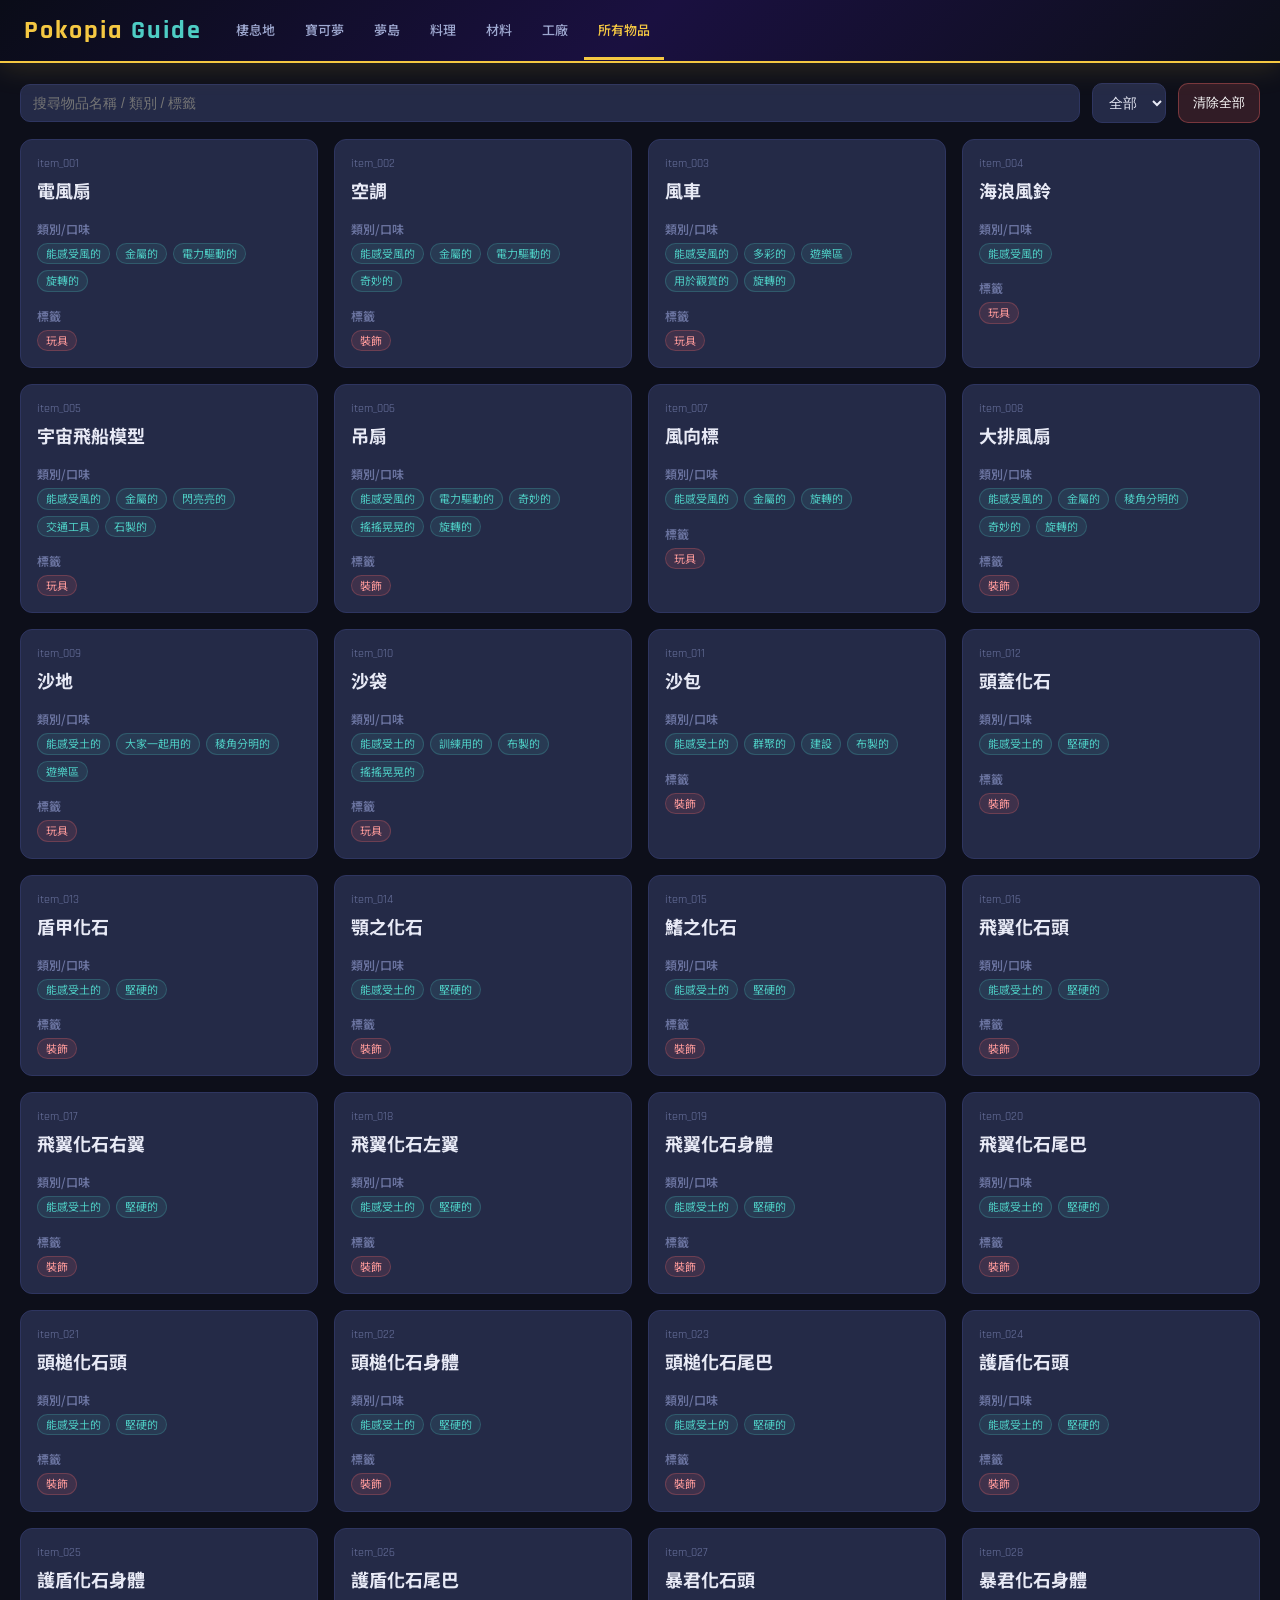
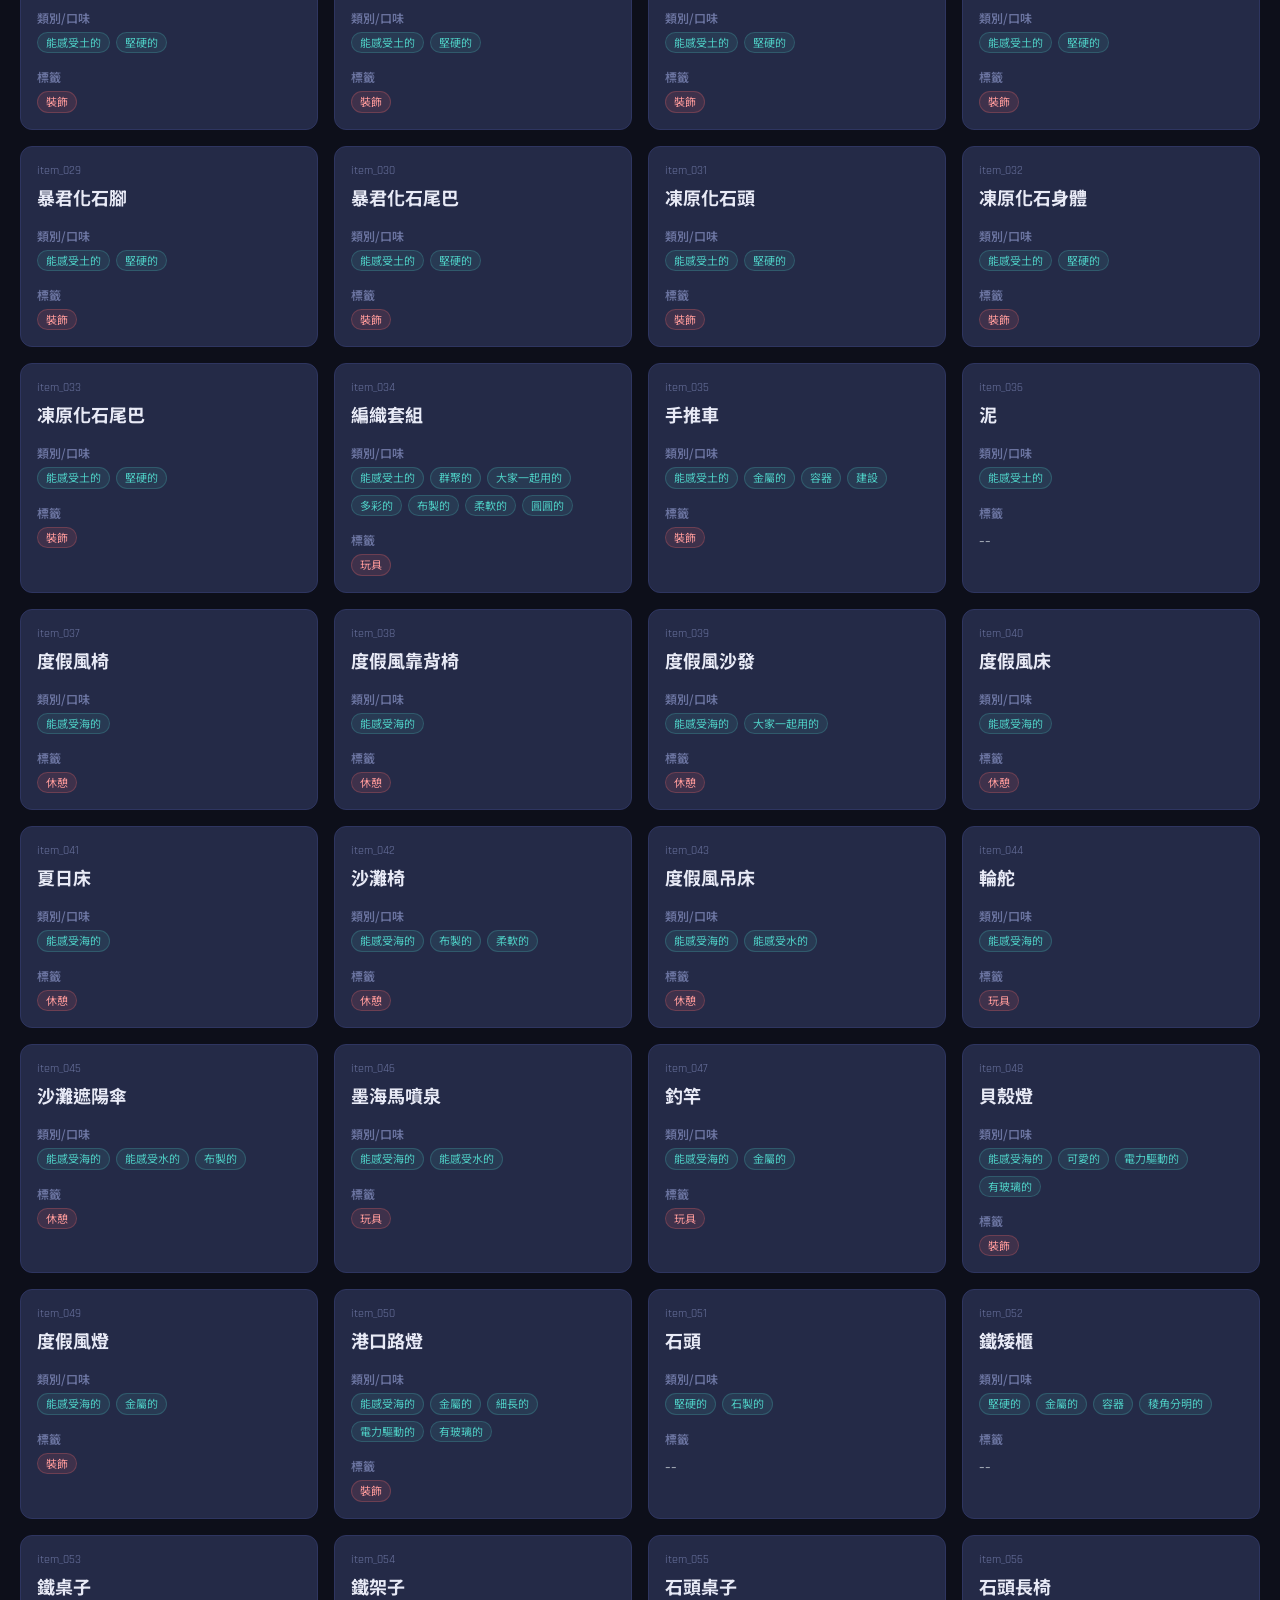
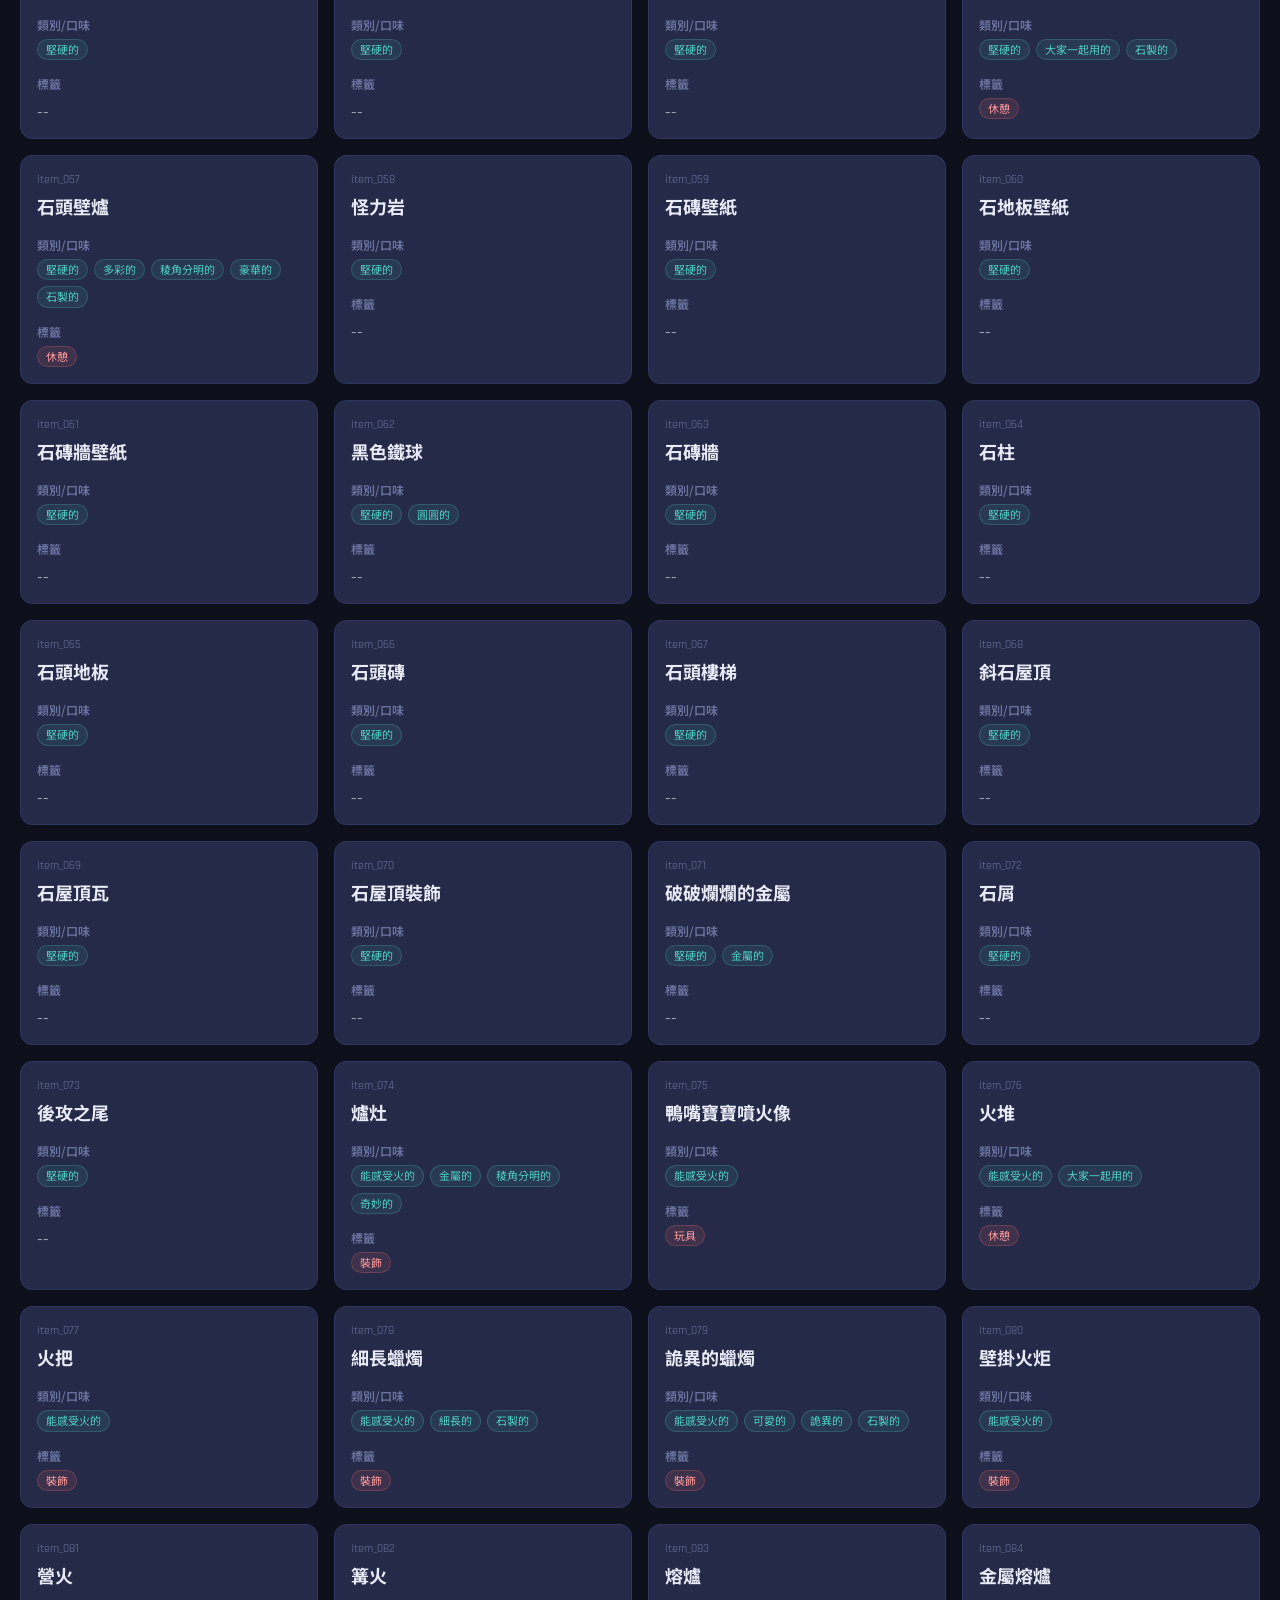
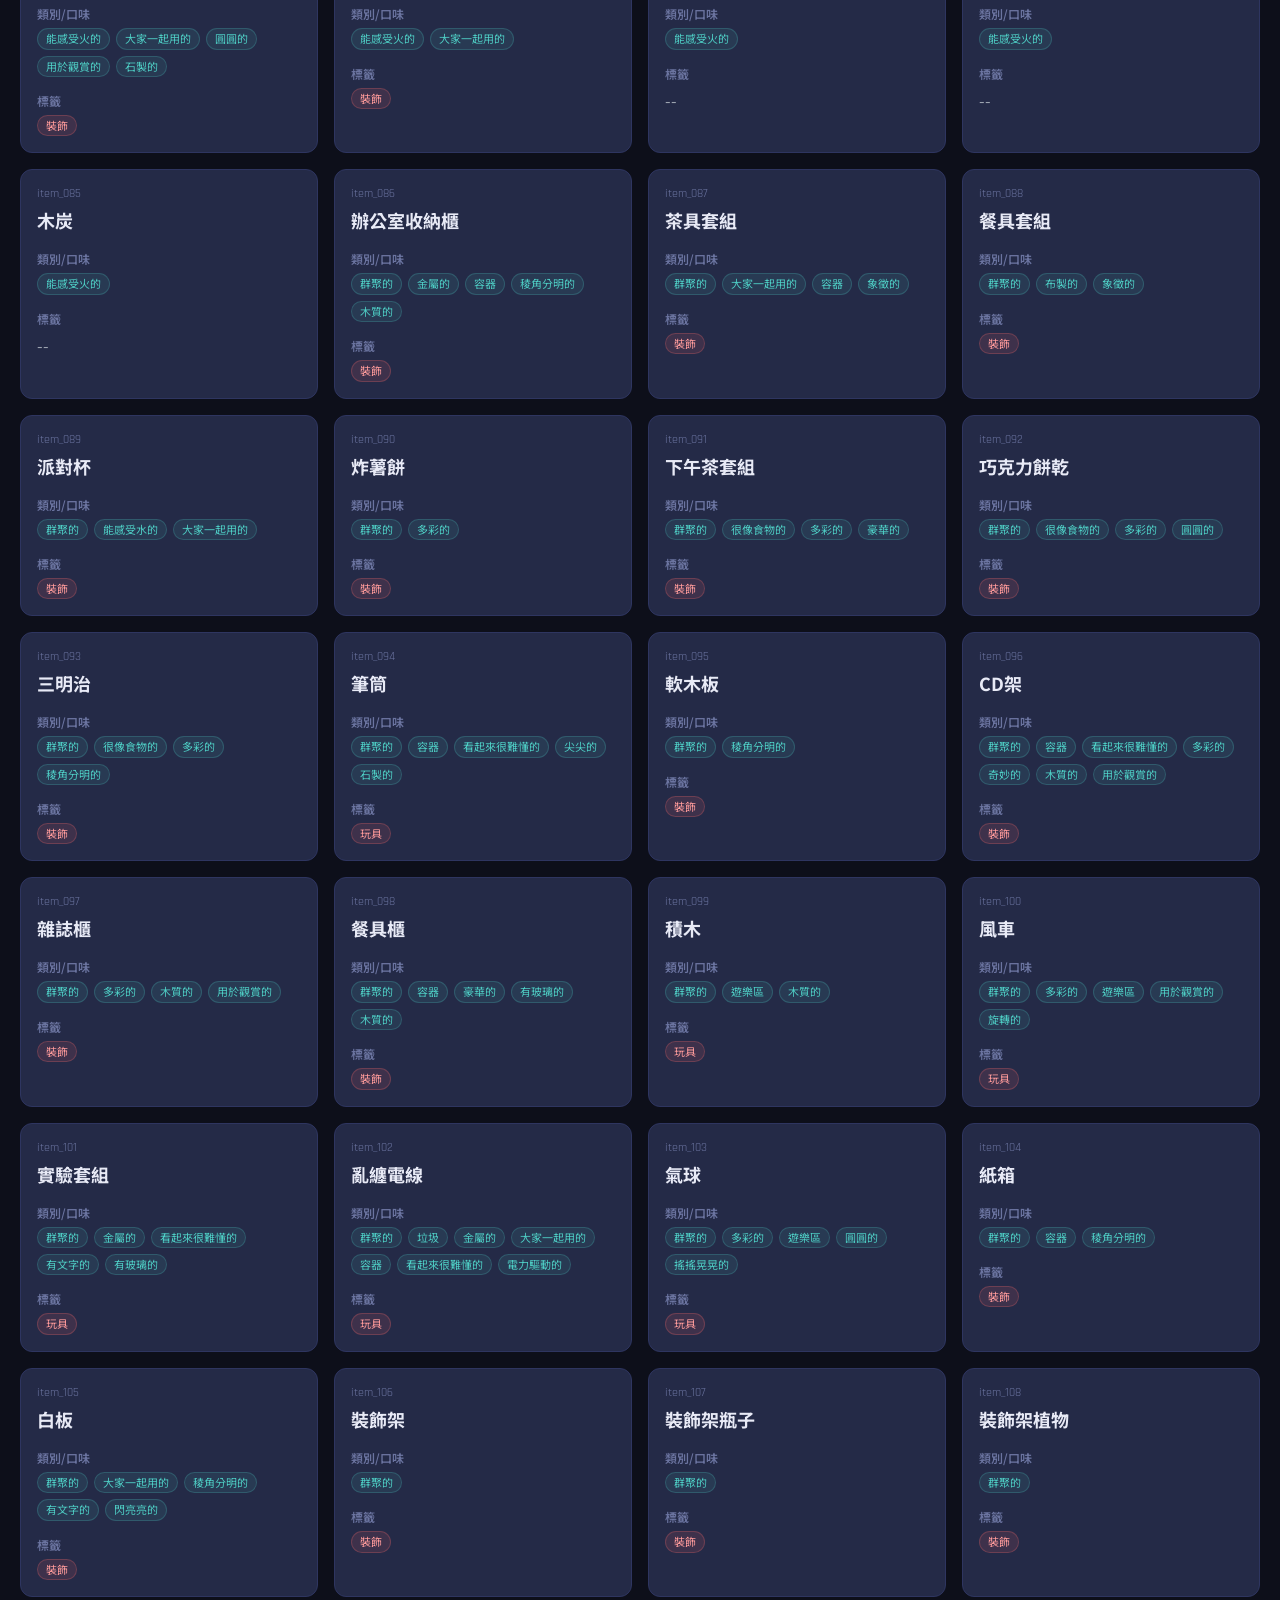
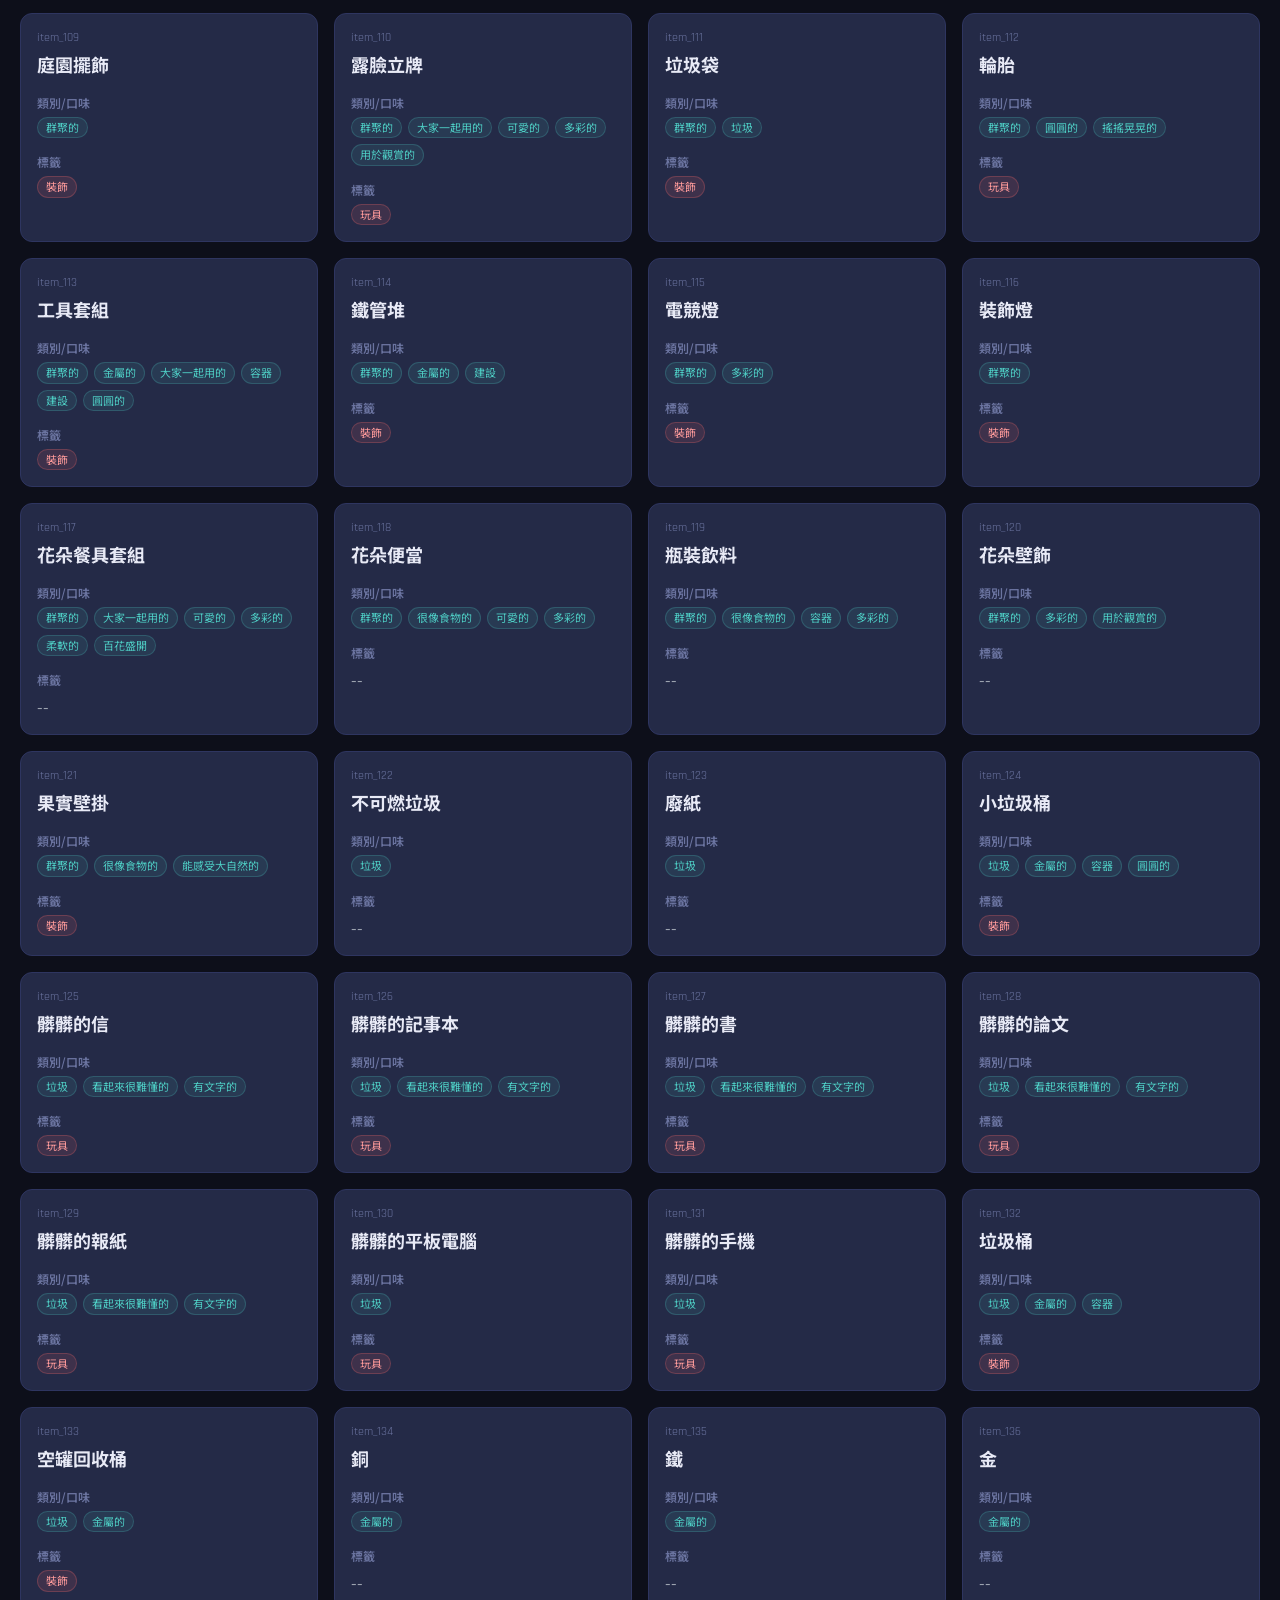
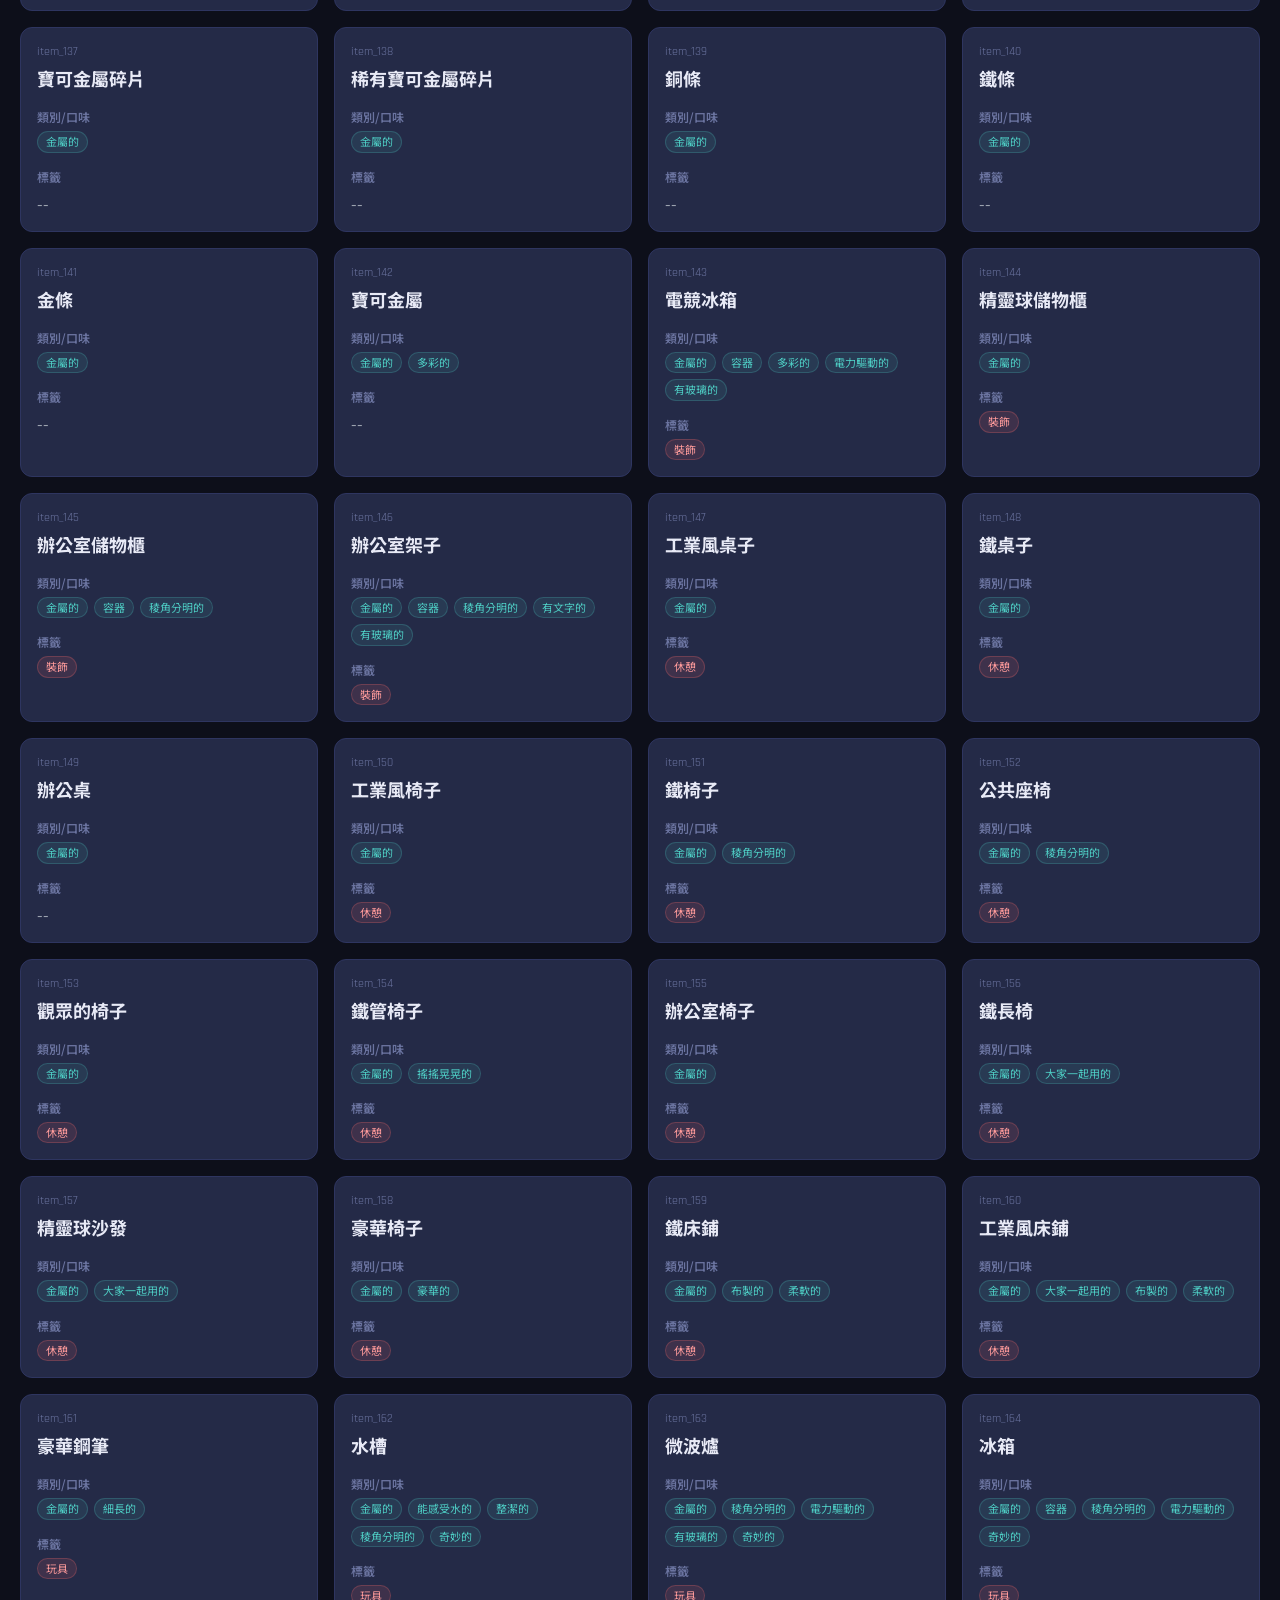
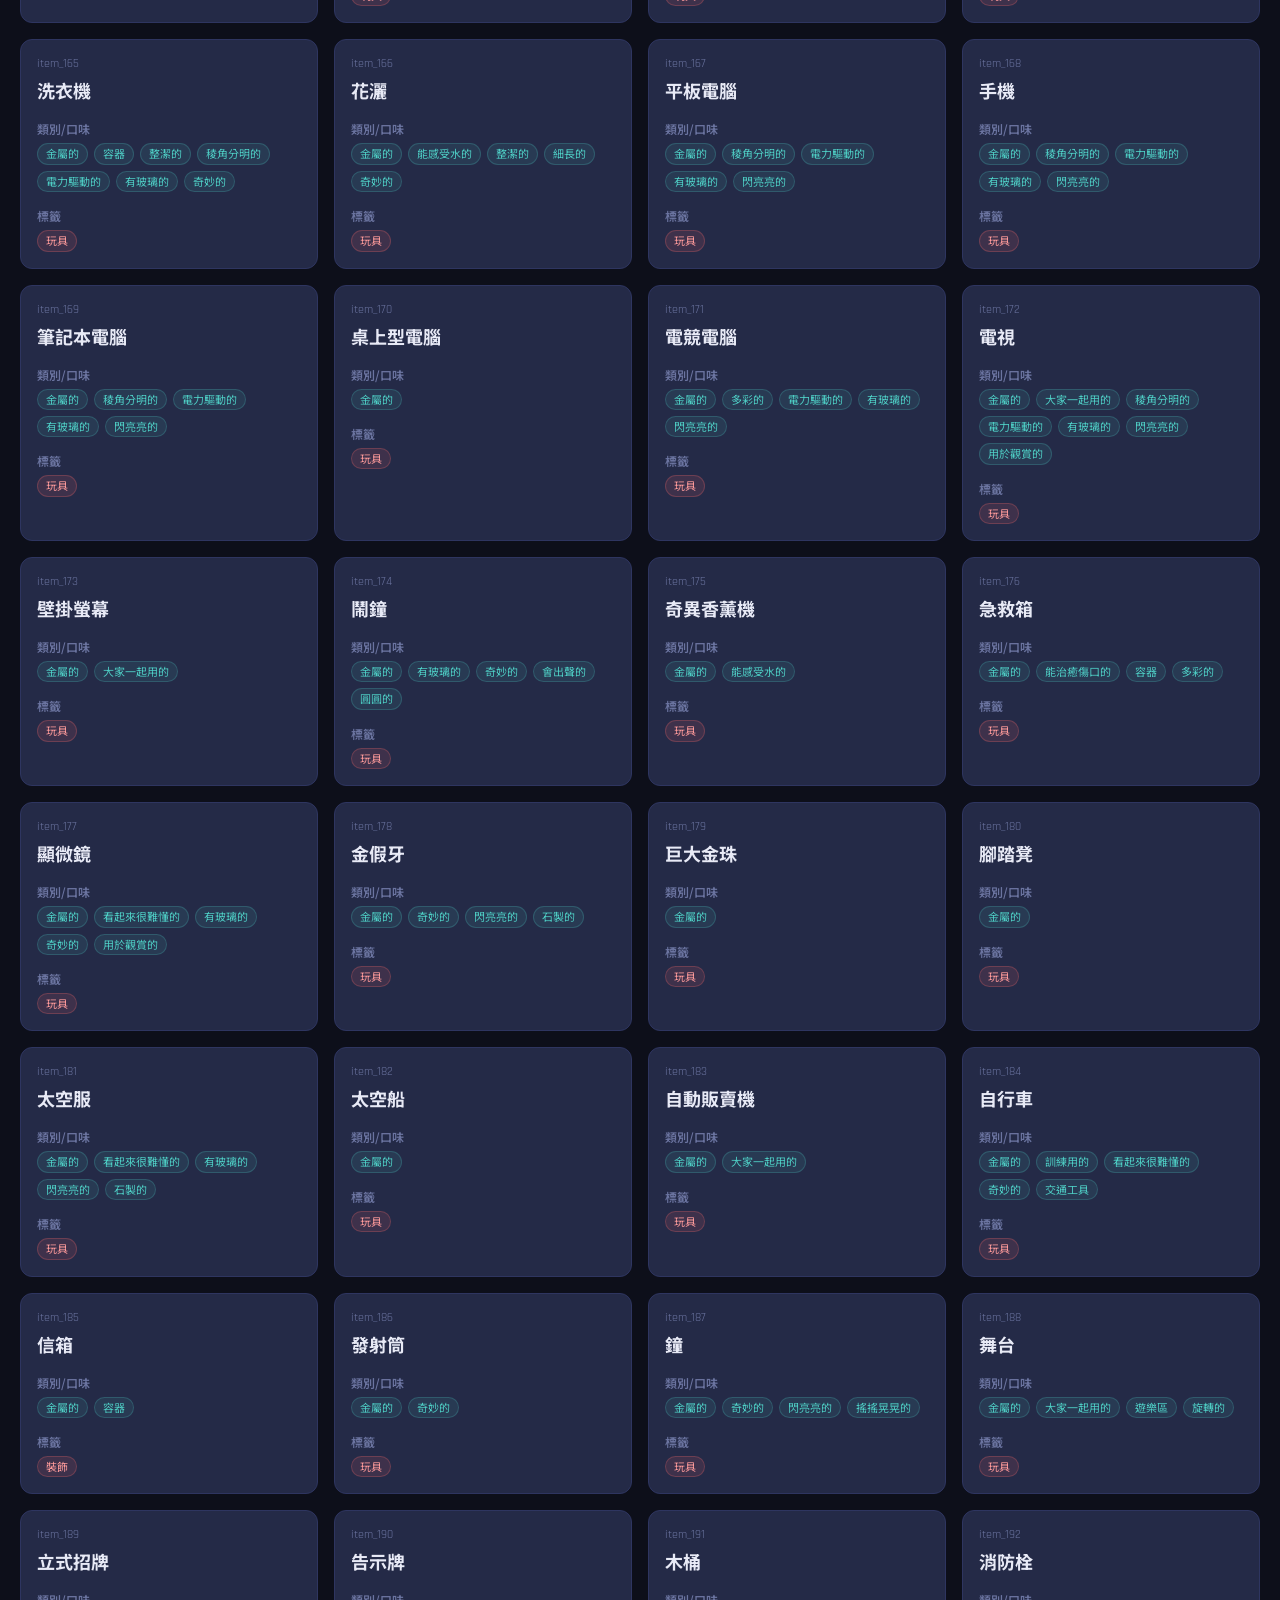
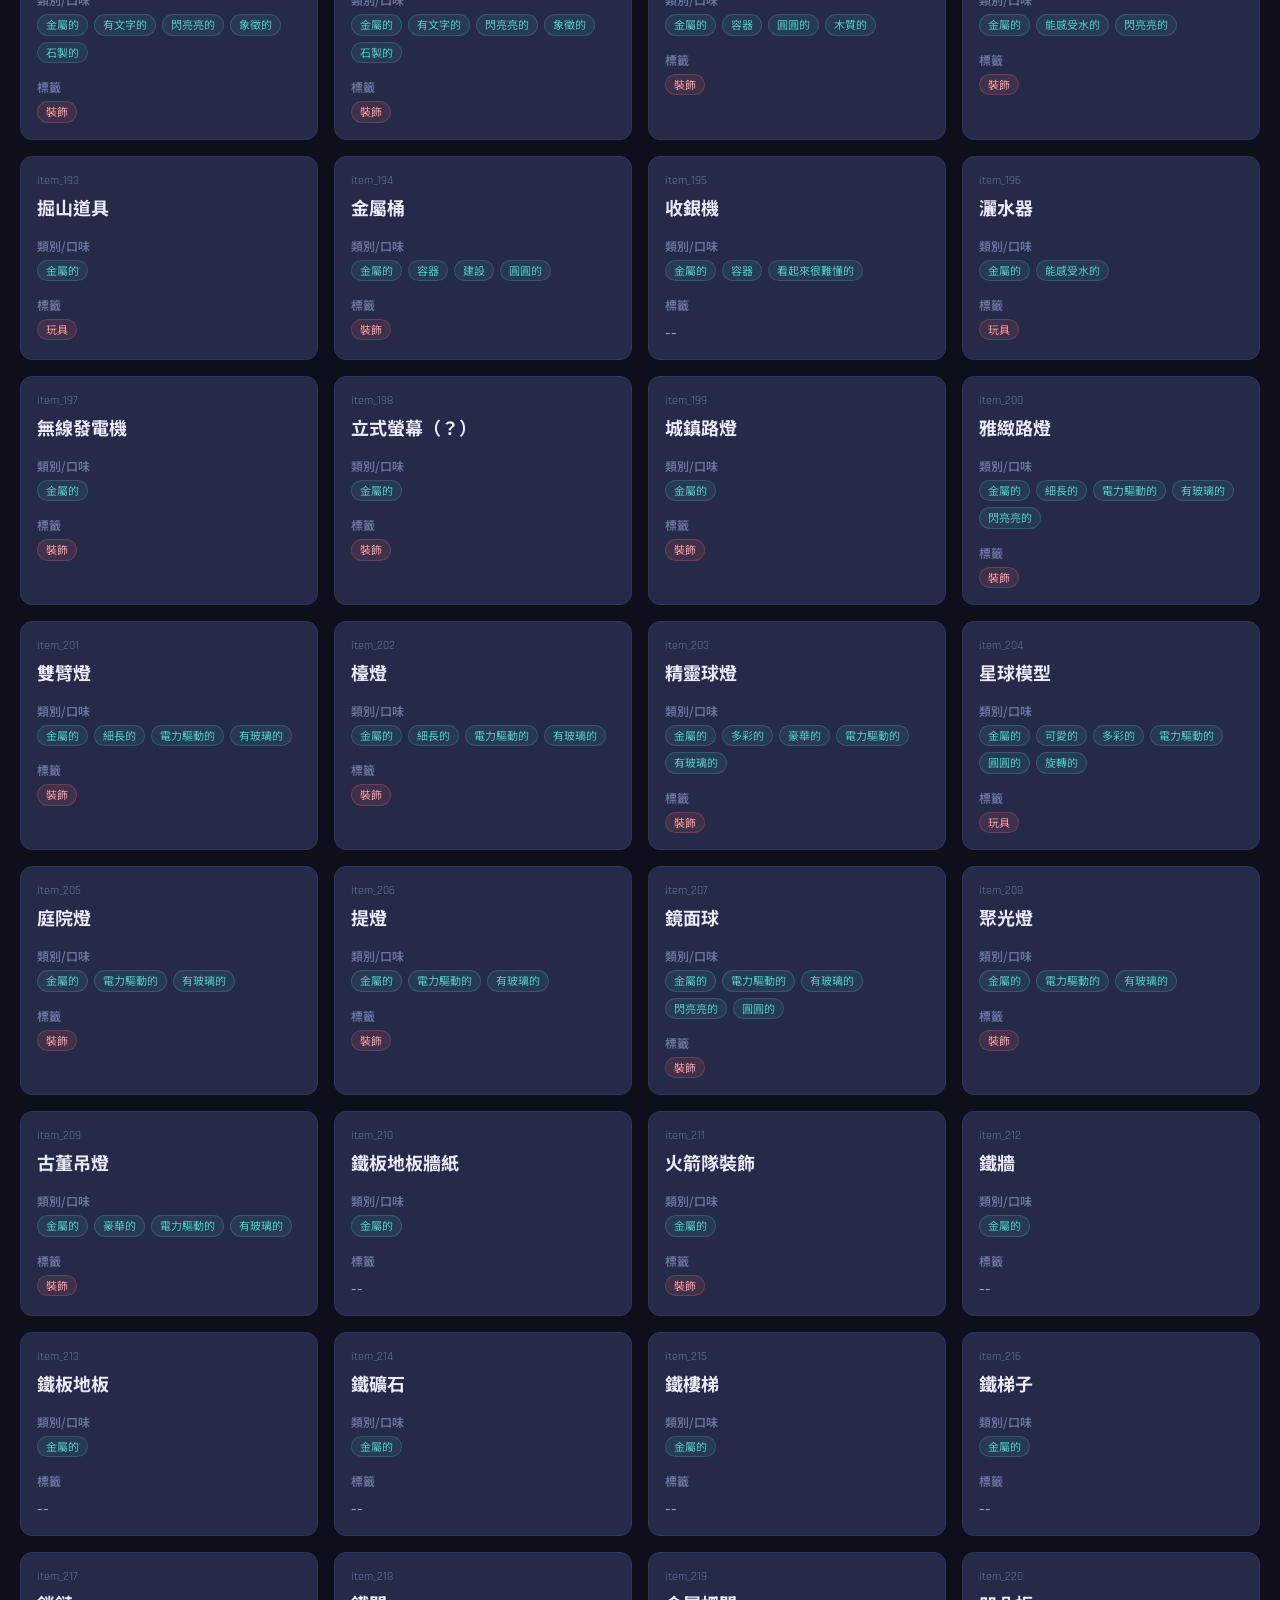
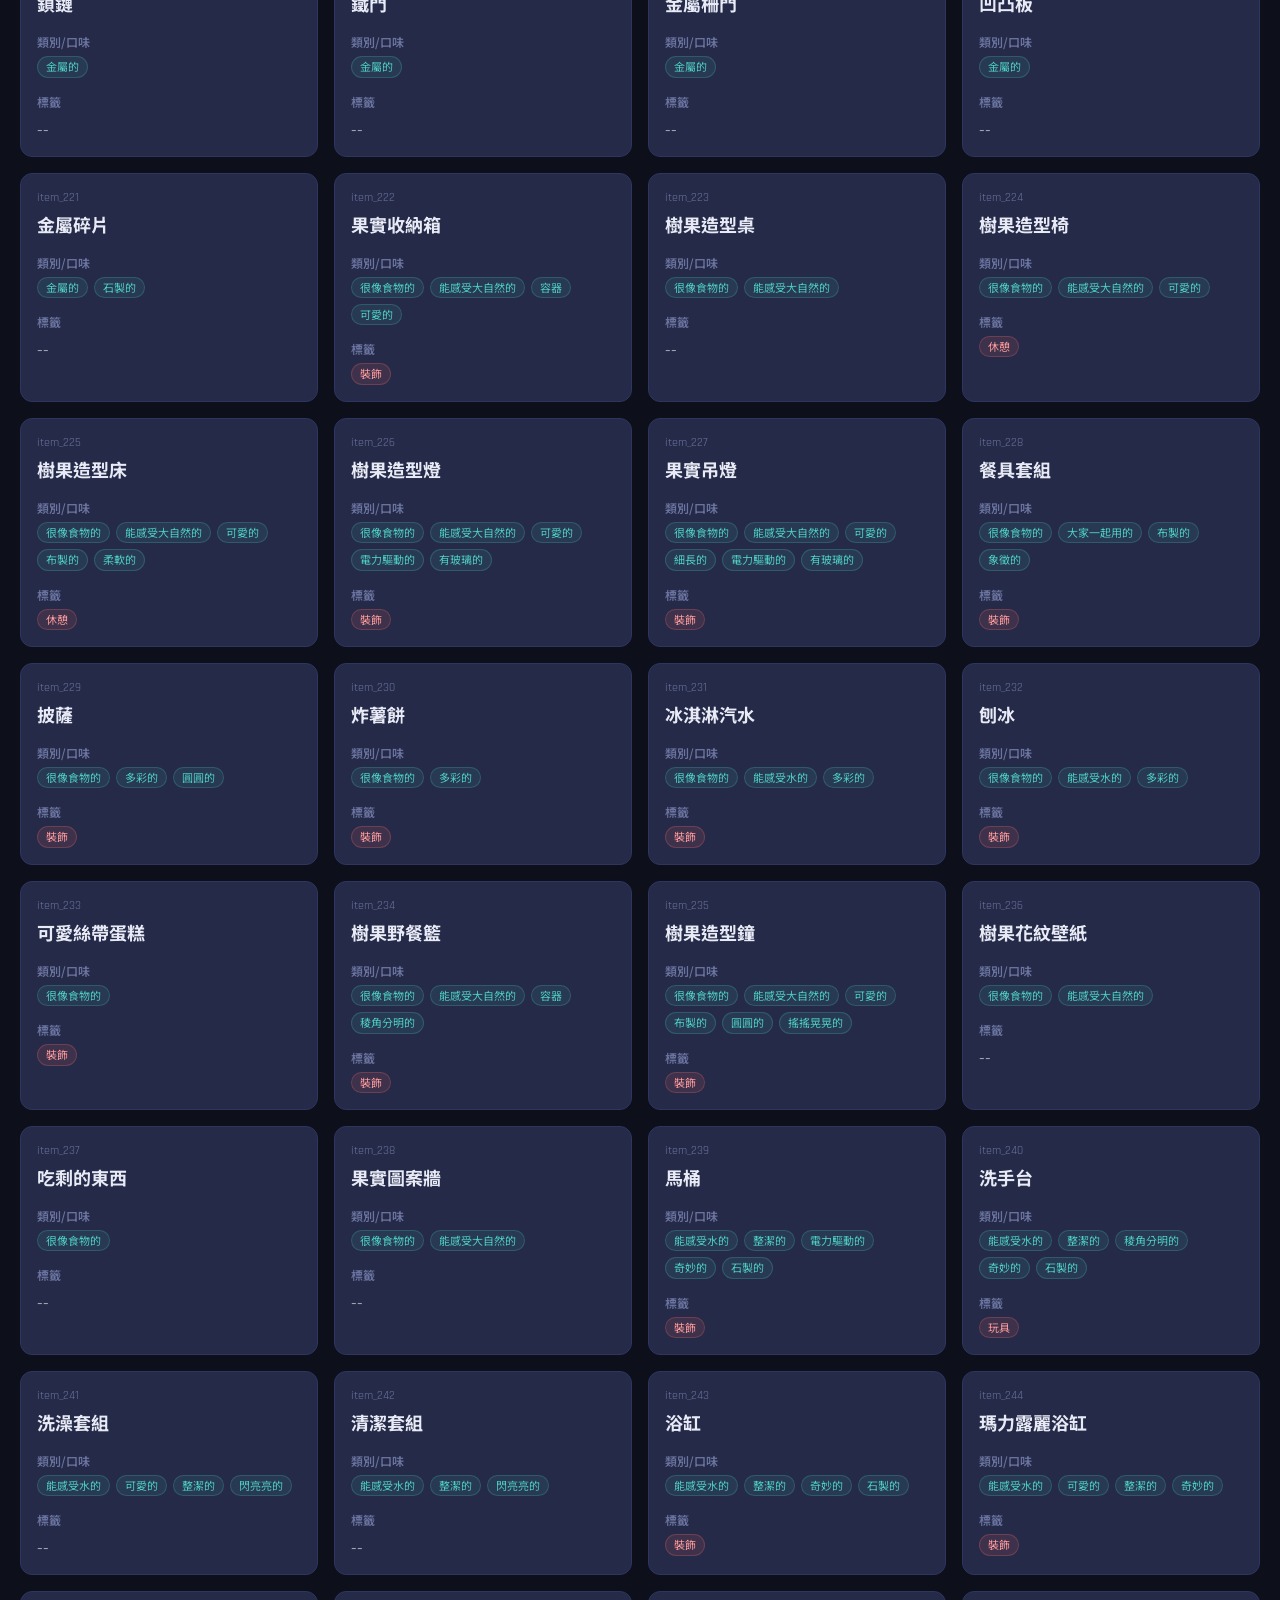
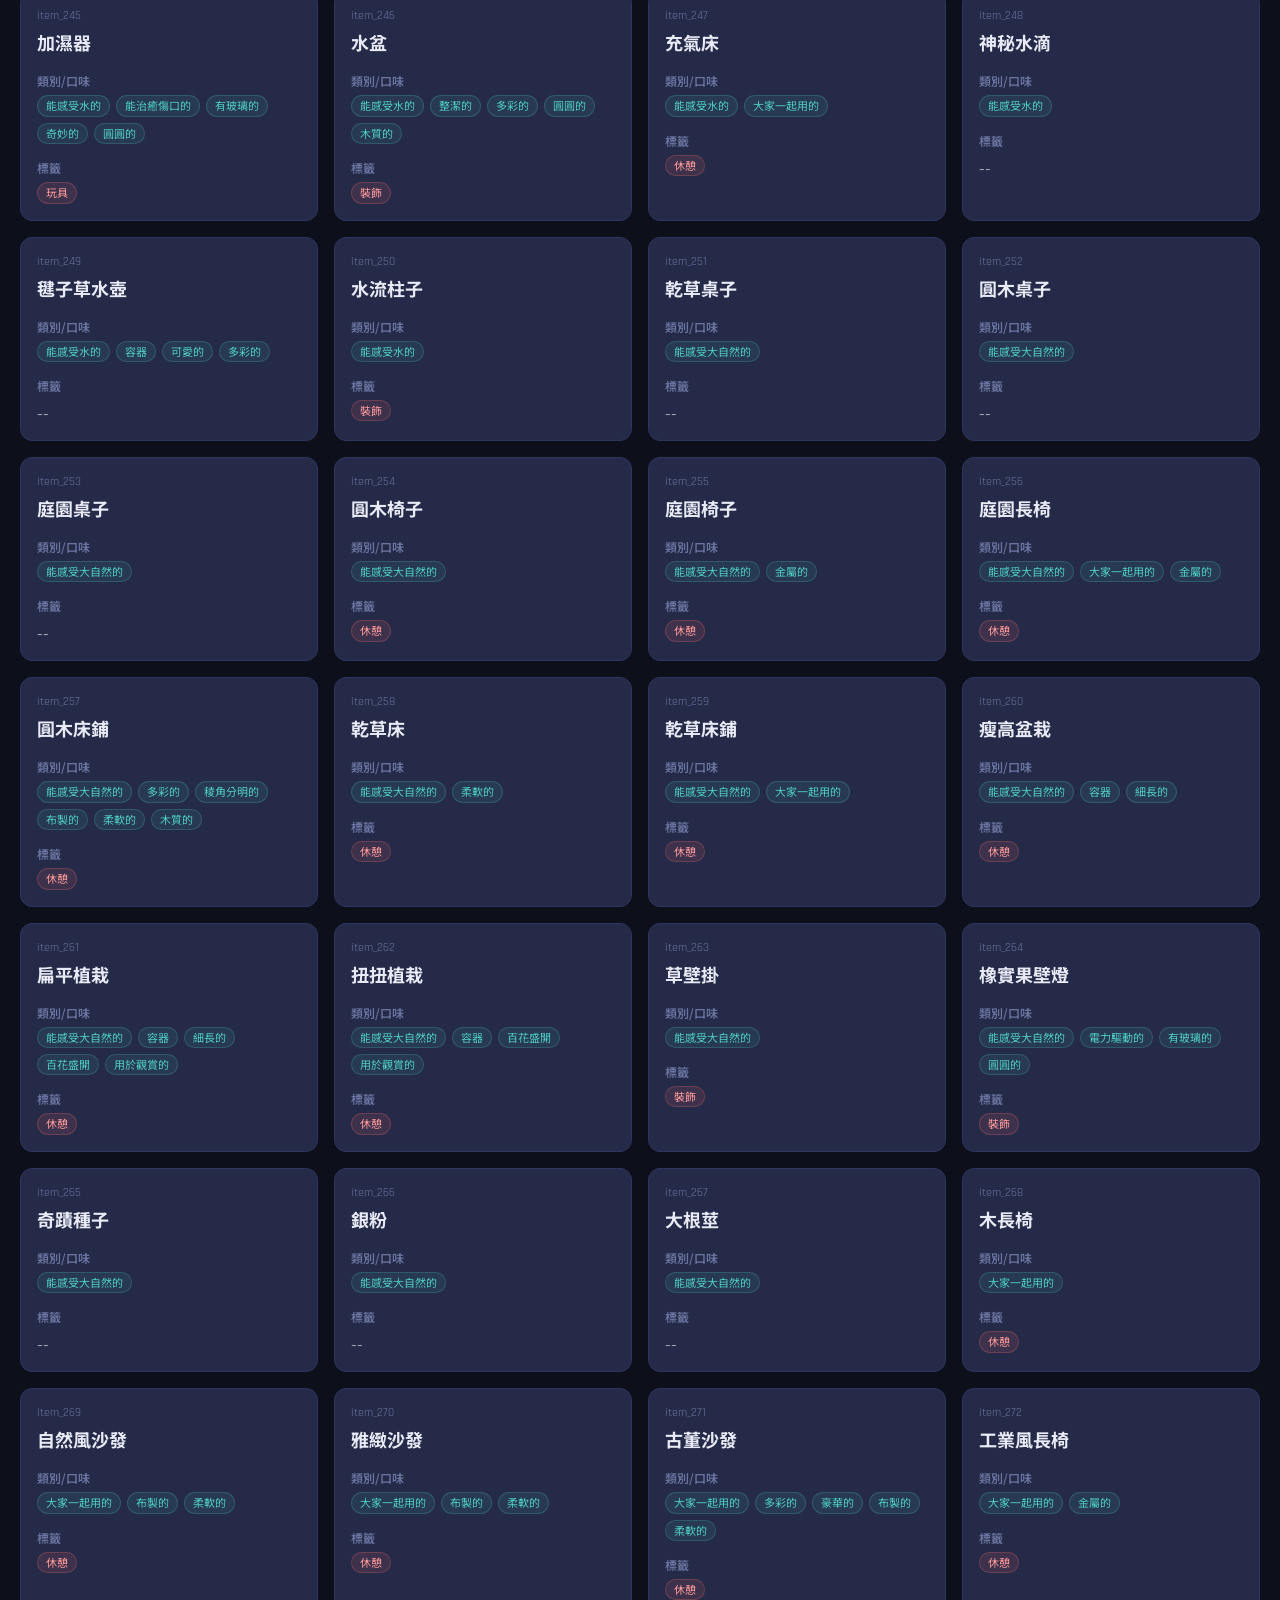
==== commit 03cc57ef: "update css" ====
--- a/favorite_things.html
+++ b/favorite_things.html
@@ -23,6 +23,7 @@
                 <option value="">全部</option>
                 <option value="categories">類別</option>
                 <option value="tags">標籤</option>
+                <option value="flavors">口味</option>
             </select>
             <button id="clearAllFiltersBtn" class="btn danger">清除全部</button>
         </div>
--- a/css/pages.css
+++ b/css/pages.css
@@ -1,3 +1,4 @@
+/* ── Layout ── */
 .layout {
     display: grid;
     grid-template-columns: 1fr 320px;
@@ -14,6 +15,7 @@
     align-self: start;
 }
 
+/* ── Shared Page Parts ── */
 .page-actions {
     display: flex;
     gap: 8px;
@@ -49,177 +51,7 @@
     line-height: 1.6;
 }
 
-.island-grid {
-    display: grid;
-    grid-template-columns: repeat(auto-fill, minmax(240px, 1fr));
-    gap: 20px;
-}
-
-.island-card {
-    background: #fff;
-    border-radius: 18px;
-    overflow: hidden;
-    box-shadow: 0 8px 24px rgba(0, 0, 0, 0.08);
-    transition: transform 0.2s ease, box-shadow 0.2s ease;
-}
-
-.island-card:hover {
-    transform: translateY(-4px);
-    box-shadow: 0 12px 28px rgba(0, 0, 0, 0.12);
-}
-
-.island-card-image-wrap {
-    width: 100%;
-    aspect-ratio: 1 / 1;
-    background: #f6f7fb;
-    display: flex;
-    align-items: center;
-    justify-content: center;
-    overflow: hidden;
-}
-
-.island-card-image-wrap.img-error::before {
-    content: '圖片載入失敗';
-    color: #999;
-    font-size: 14px;
-}
-
-.island-card-image {
-    width: 100%;
-    height: 100%;
-    object-fit: contain;
-    display: block;
-    padding: 14px;
-    box-sizing: border-box;
-}
-
-.island-card-body {
-    padding: 16px;
-}
-
-.island-doll {
-    font-size: 18px;
-    font-weight: 700;
-    margin-bottom: 10px;
-    color: #222;
-}
-
-.island-dest {
-    font-size: 14px;
-    margin-bottom: 8px;
-    color: #444;
-}
-
-.dest-text {
-    color: var(--accent3);
-}
-
-.island-legend {
-    font-size: 13px;
-    margin-bottom: 10px;
-    color: #333;
-}
-
-.island-legend.muted {
-    color: var(--text3, #888);
-}
-
-.legend-note {
-    color: var(--text3, #888);
-    font-size: 11px;
-    margin-left: 4px;
-}
-
-.island-materials {
-    font-size: 13px;
-    color: #444;
-    line-height: 1.8;
-}
-
-.material-tag {
-    display: inline-block;
-    margin: 4px 6px 0 0;
-    padding: 4px 10px;
-    border-radius: 999px;
-    background: #f3f4f8;
-    color: #444;
-    font-size: 12px;
-    font-weight: 500;
-}
-
-.empty-state {
-    grid-column: 1 / -1;
-    background: #fff;
-    border-radius: 16px;
-    padding: 24px;
-    text-align: center;
-    color: #888;
-    box-shadow: 0 6px 18px rgba(0, 0, 0, 0.06);
-}
-
-.island-grid {
-    display: grid;
-    grid-template-columns: repeat(auto-fill, minmax(240px, 1fr));
-    gap: 20px;
-}
-
-.island-card {
-    background: #fff;
-    border-radius: 16px;
-    padding: 16px;
-    box-shadow: 0 6px 18px rgba(0, 0, 0, 0.08);
-}
-
-.island-image-wrap {
-    width: 100%;
-    aspect-ratio: 1 / 1;
-    background: #f6f7fb;
-    border-radius: 12px;
-    overflow: hidden;
-    margin-bottom: 12px;
-}
-
-.island-image {
-    width: 100%;
-    height: 100%;
-    object-fit: contain;
-    display: block;
-}
-
-.island-doll {
-    font-size: 18px;
-    font-weight: 700;
-    margin-bottom: 8px;
-}
-
-.island-dest,
-.island-legend,
-.island-materials {
-    font-size: 14px;
-    margin-bottom: 8px;
-}
-
-.material-tag {
-    display: inline-block;
-    margin: 4px 6px 0 0;
-    padding: 4px 10px;
-    border-radius: 999px;
-    background: #f3f4f8;
-    font-size: 12px;
-}
-
-.legend-note,
-.muted {
-    color: #888;
-    font-size: 12px;
-}
-
-.empty-state {
-    padding: 24px;
-    text-align: center;
-    color: #888;
-}
-
+/* ── Dream Islands Table ── */
 .island-table {
     min-width: 600px;
     table-layout: auto;
@@ -235,19 +67,24 @@
 }
 
 .island-table th {
-    padding: 16px;
+    padding: 18px;
+    font-size: 18px;
+    font-weight: 700;
+    text-align: left;
+}
+
+
+.island-table td {
+    padding: 24px 18px;
     font-size: 16px;
-    text-align: left;
-}
-
-.island-table td {
-    padding: 20px 16px;
     color: black;
+    vertical-align: top;
+}
+
+.island-table tr {
     border-bottom: 1px solid #e5e7eb;
-    vertical-align: top;
-}
-
-/* 玩偶欄 */
+}
+
 .doll-wrap {
     display: flex;
     align-items: center;
@@ -255,15 +92,15 @@
 }
 
 .doll-img {
-    width: 60px;
-    height: 60px;
+    width: 64px;
+    height: 64px;
     object-fit: contain;
     background: #f3f4f8;
     border-radius: 12px;
-    padding: 6px;
-}
-
-/* 素材列表 */
+    padding: 8px;
+}
+
+
 .col-materials ul {
     margin: 0;
     padding-left: 18px;
@@ -273,32 +110,7 @@
     margin-bottom: 8px;
 }
 
-.island-table th {
-    padding: 18px;
-    font-size: 18px;
-    font-weight: 700;
-}
-
-.island-table td {
-    padding: 24px 18px;
-    font-size: 16px;
-}
-
-.island-table tr {
-    border-bottom: 1px solid #e5e7eb;
-}
-
-.doll-img {
-    width: 64px;
-    height: 64px;
-    border-radius: 12px;
-    background: #f3f4f8;
-    padding: 8px;
-}
-
-/* =========================
-   Items Page
-========================= */
+/* ── Items Page ── */
 .items-page {
     padding: 20px;
 }
@@ -405,6 +217,7 @@
     border-color: rgba(255, 107, 107, 0.24);
 }
 
+/* ── Selected Filters ── */
 .selected-filters {
     display: flex;
     flex-wrap: wrap;
@@ -447,14 +260,23 @@
     color: #fff;
 }
 
-/* Pokémon 右側結果區塊可捲動 */
+/* ── Pokémon Side Panel ── */
+.side-panel {
+    background: var(--card);
+    border: 1.5px solid var(--border);
+    border-radius: 12px;
+    padding: 16px;
+    min-height: 200px;
+    display: flex;
+    flex-direction: column;
+}
+
 .poke-side-scroll {
     max-height: 60vh;
     overflow-y: auto;
     padding-right: 6px;
 }
 
-/* 捲軸樣式，可省略 */
 .poke-side-scroll::-webkit-scrollbar {
     width: 8px;
 }
@@ -472,17 +294,6 @@
     background: var(--accent4);
 }
 
-.side-panel {
-    background: var(--card);
-    border: 1.5px solid var(--border);
-    border-radius: 12px;
-    padding: 16px;
-    min-height: 200px;
-    display: flex;
-    flex-direction: column;
-}
-
-/* 右側已選寶可夢列表 */
 .selected-pokemon-list {
     display: flex;
     flex-wrap: wrap;
